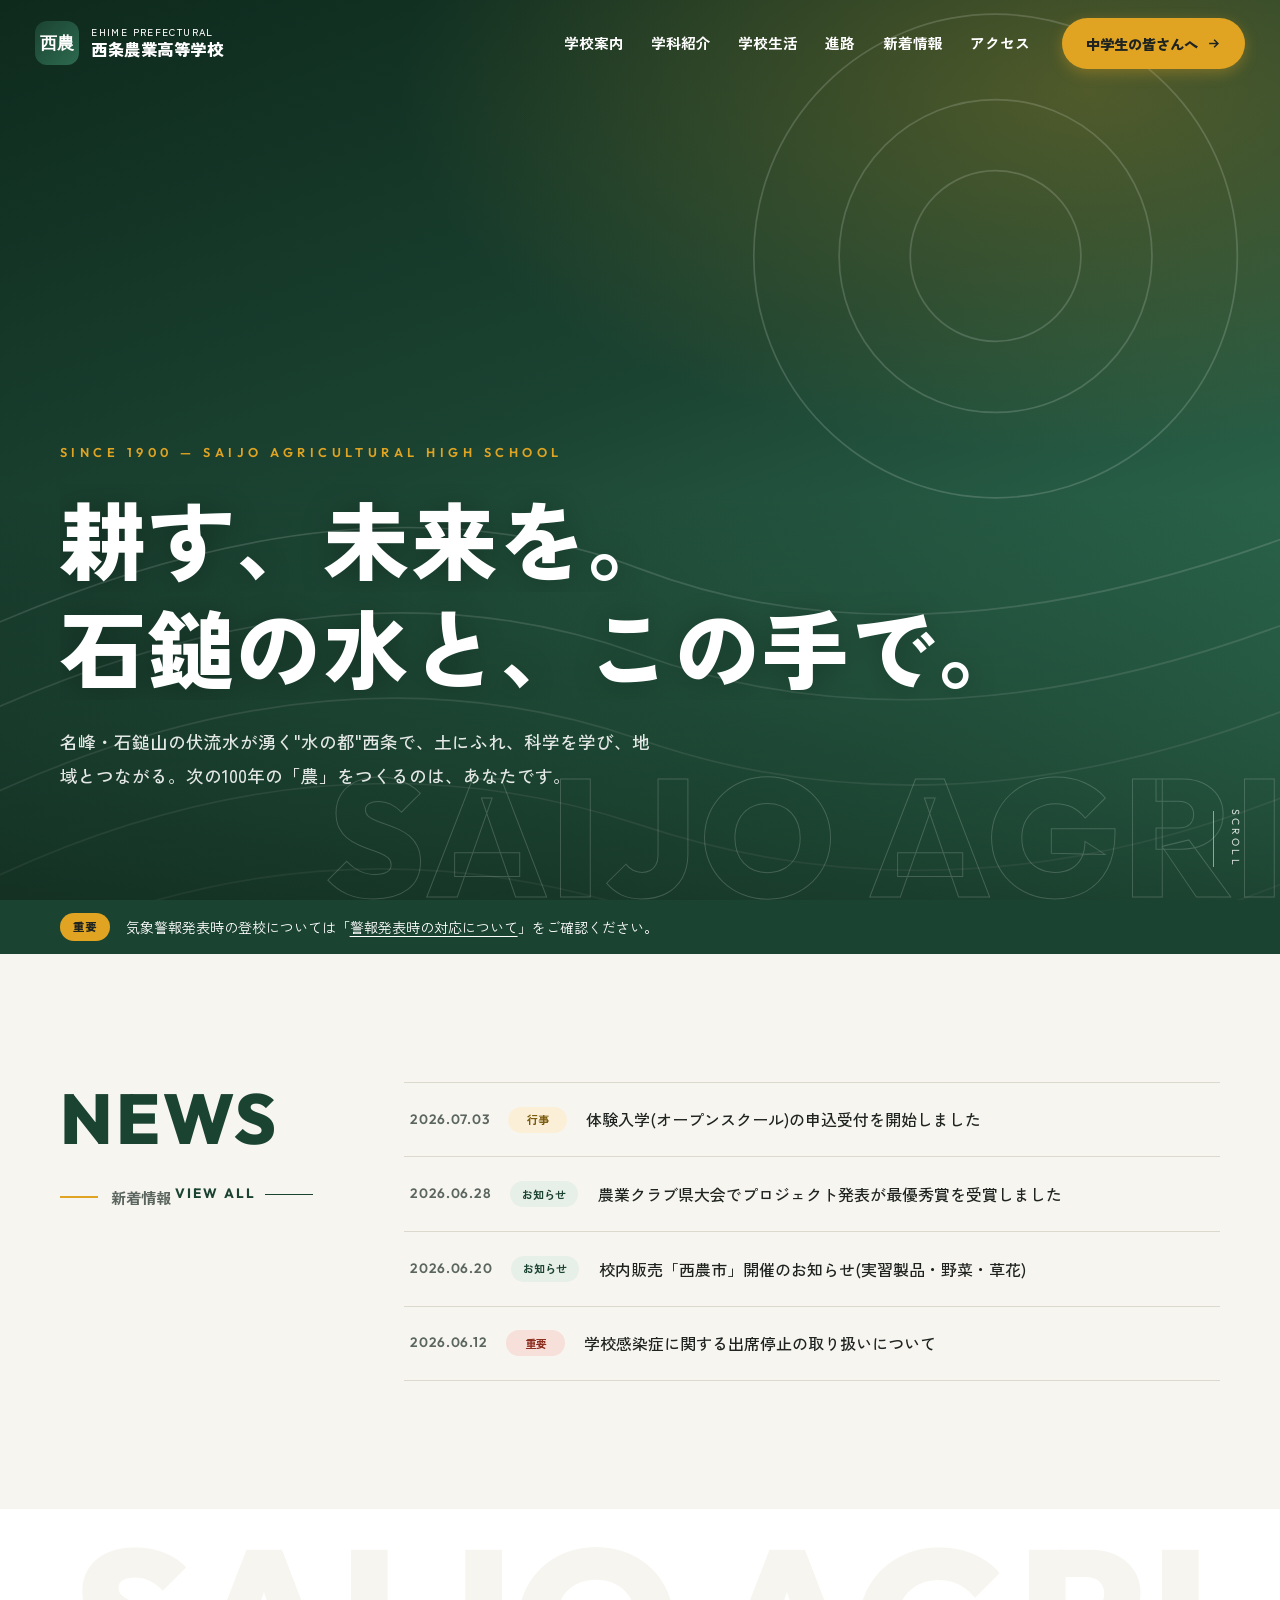
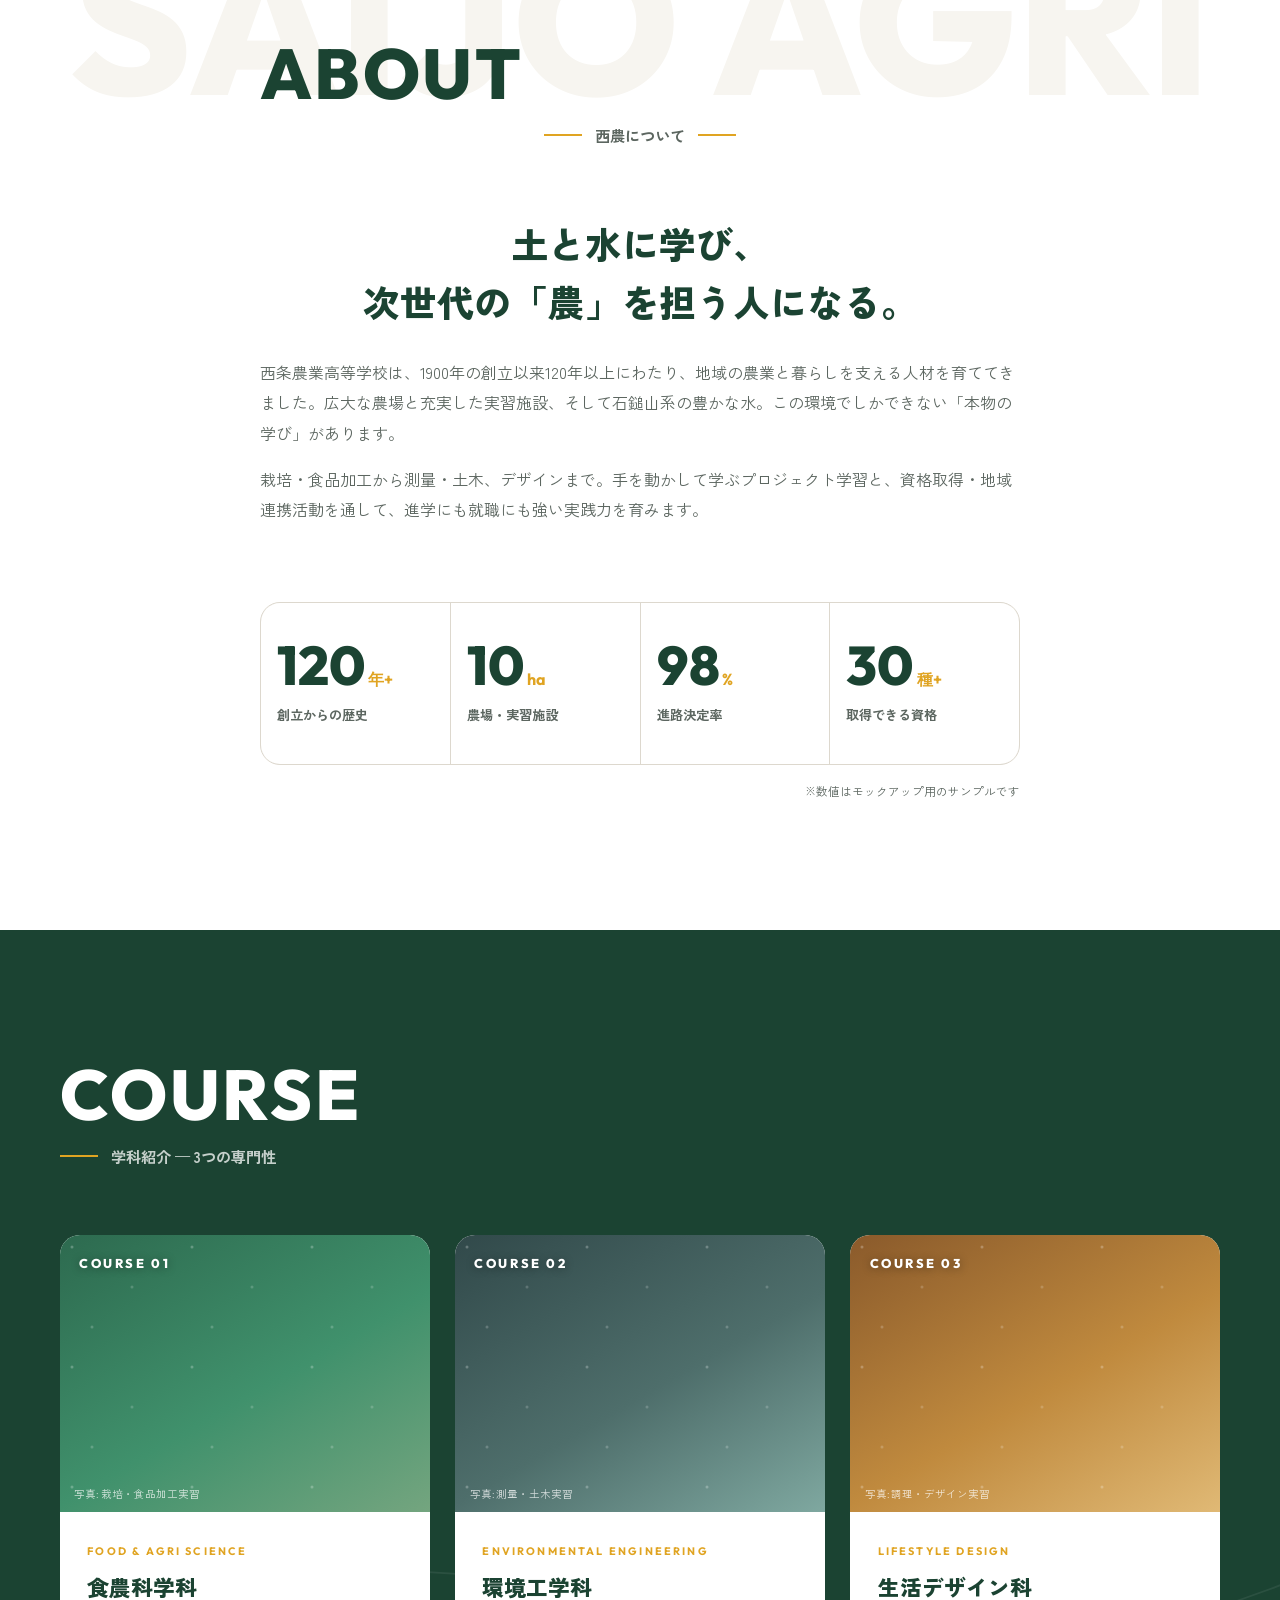
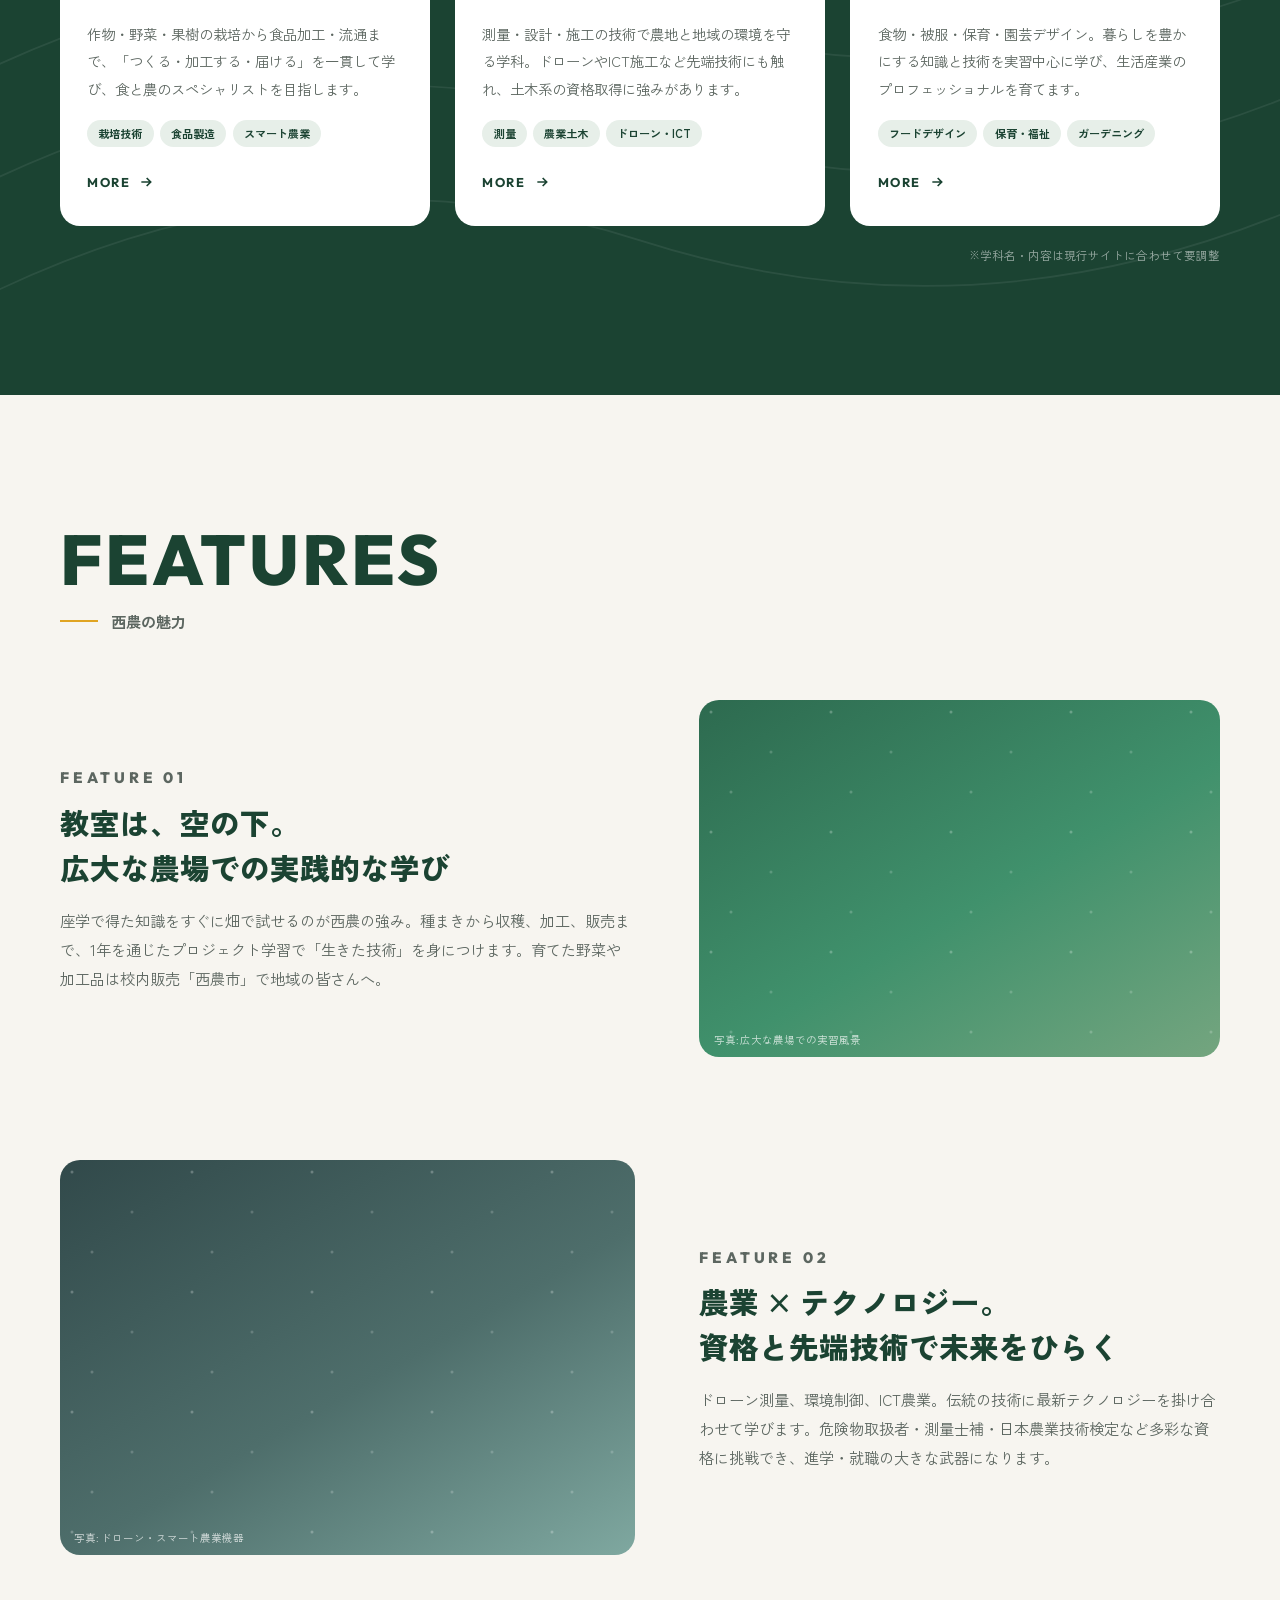
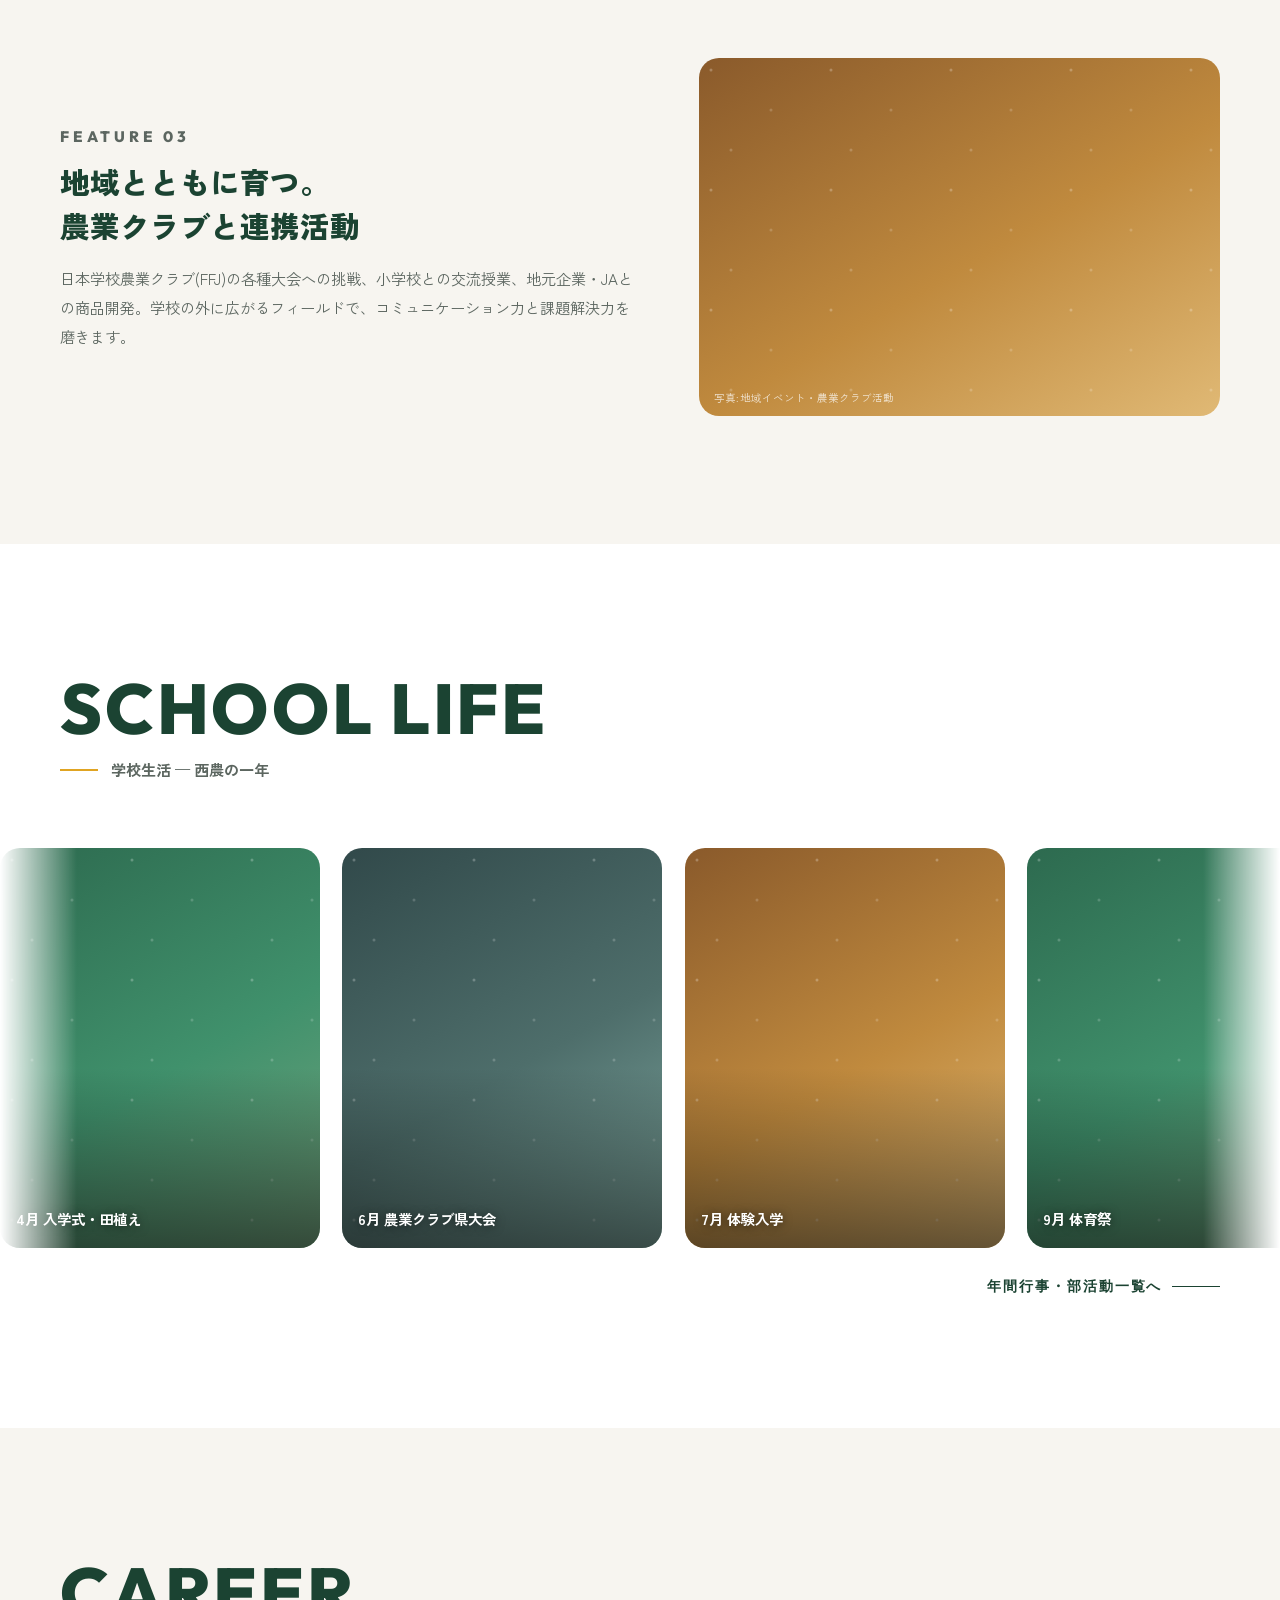
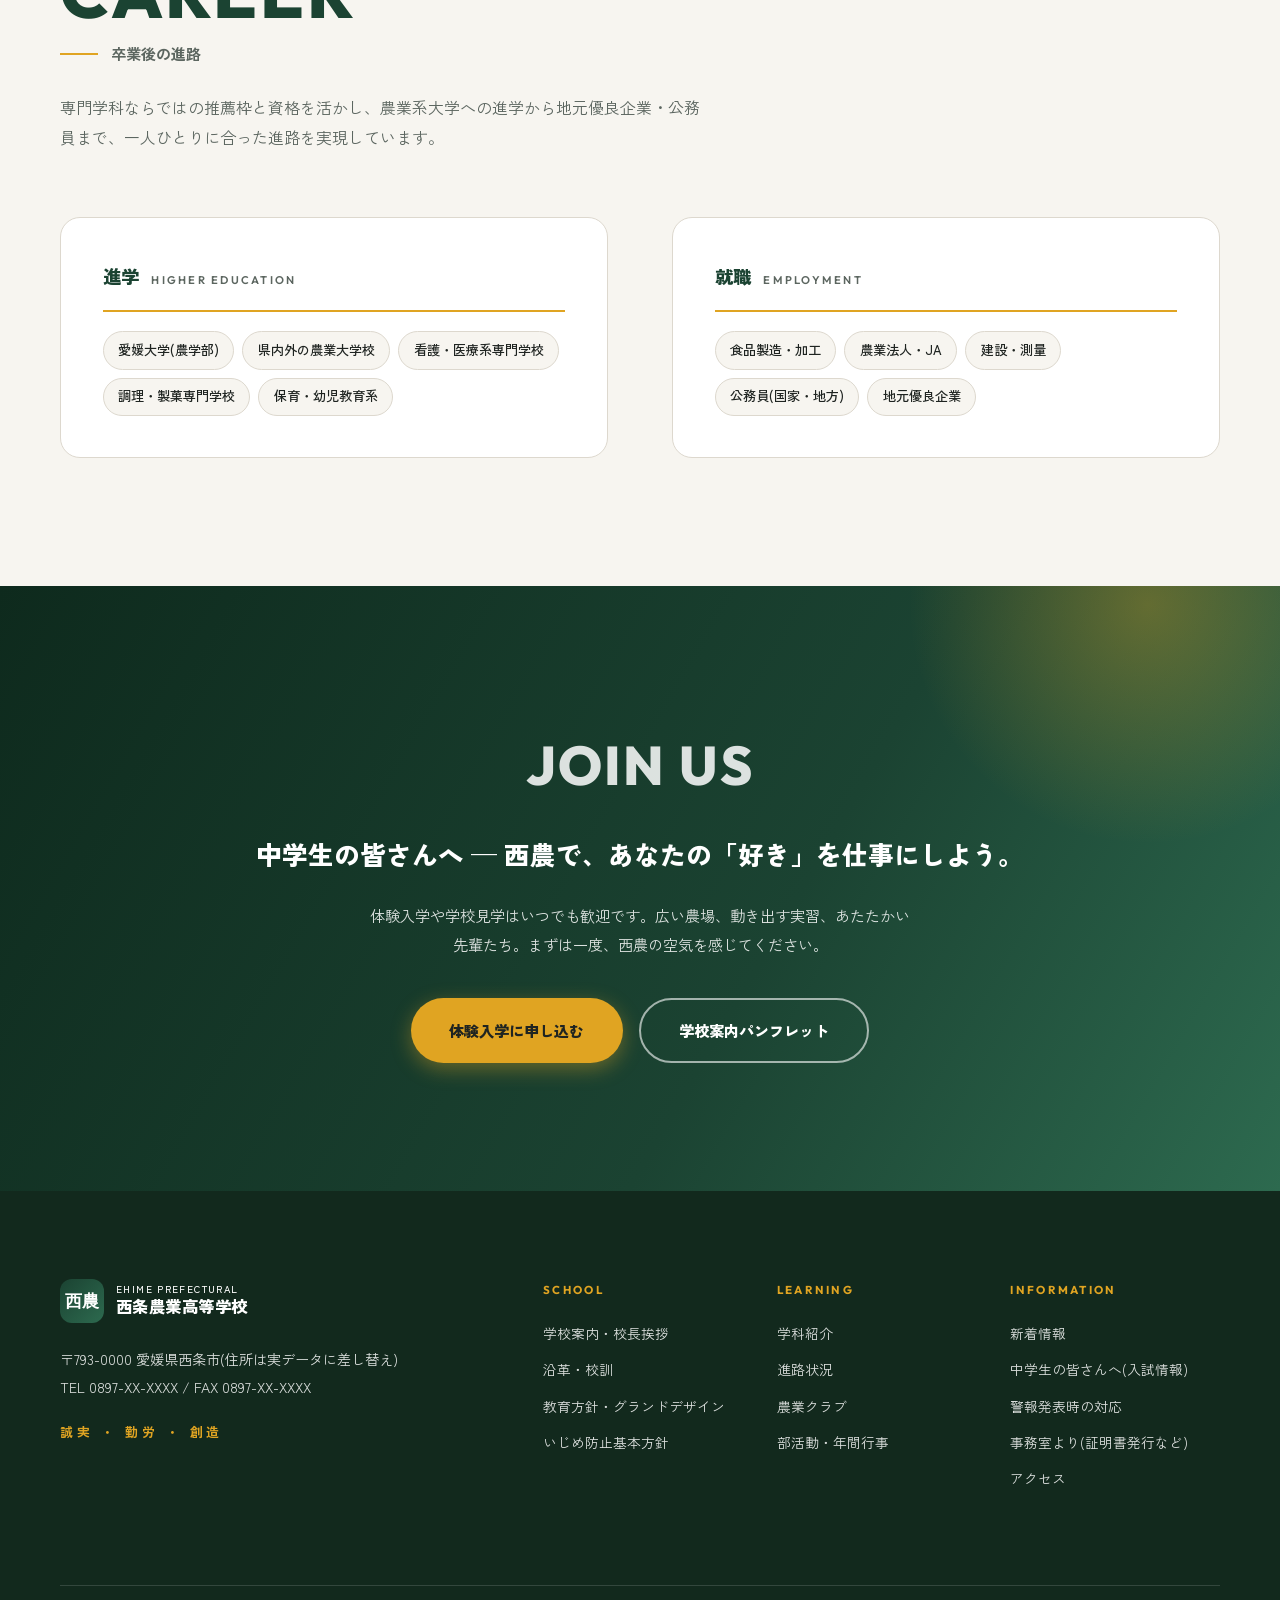
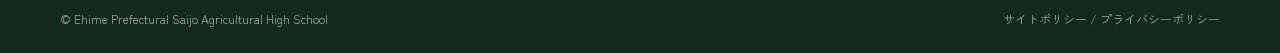
==== index.html @ f524ba45 "西条農業高校サイトリニューアル: 設計書とトップページモックアップを追加 - docs/design-concept.md: UI/UX分析・デザインコンセプト・ワイヤーフレーム - index.ht" ====
<!DOCTYPE html>
<html lang="ja">
<head>
<meta charset="UTF-8">
<meta name="viewport" content="width=device-width, initial-scale=1.0">
<meta name="description" content="愛媛県立西条農業高等学校 公式サイト。石鎚山の麓、水の都・西条で「農」の未来を耕す。食農科学科・環境工学科・生活デザイン科。">
<title>愛媛県立西条農業高等学校 | 耕す、未来を。</title>
<link rel="preconnect" href="https://fonts.googleapis.com">
<link rel="preconnect" href="https://fonts.gstatic.com" crossorigin>
<link href="https://fonts.googleapis.com/css2?family=Outfit:wght@400;600;700;800&family=Zen+Kaku+Gothic+New:wght@400;500;700;900&display=swap" rel="stylesheet">
<style>
/* ============================================================
   DESIGN TOKENS —「土と水の学校」
   Primary  #1B4332 深緑(森・土)   … 白文字とのコントラスト比 ≈10.9:1
   Accent   #E0A422 実りの金        … 墨色文字と組み合わせて使用
   Base     #F7F5F0 うちぬきの白
   Ink      #1F2421 墨色
============================================================ */
:root{
  --c-primary:#1B4332;
  --c-primary-light:#2D6A4F;
  --c-primary-pale:#E7EFE9;
  --c-accent:#E0A422;
  --c-base:#F7F5F0;
  --c-white:#FFFFFF;
  --c-ink:#1F2421;
  --c-ink-sub:#5C6660;
  --c-line:#DDD8CE;
  --font-jp:"Zen Kaku Gothic New","Noto Sans JP","Hiragino Kaku Gothic ProN",system-ui,sans-serif;
  --font-en:"Outfit","Montserrat","Helvetica Neue",sans-serif;
  --ease:cubic-bezier(.22,1,.36,1);
  --section-pad:clamp(4.5rem,10vw,8.5rem);
  --radius:20px;
}
*{margin:0;padding:0;box-sizing:border-box}
html{scroll-behavior:smooth;scroll-padding-top:90px}
body{
  font-family:var(--font-jp);
  color:var(--c-ink);
  background:var(--c-base);
  line-height:1.9;
  font-size:16px;
  overflow-x:hidden;
}
img,svg{max-width:100%;display:block}
a{color:inherit;text-decoration:none}
ul{list-style:none}
:focus-visible{outline:3px solid var(--c-accent);outline-offset:3px;border-radius:4px}

/* ---- skip link ---- */
.skip-link{
  position:absolute;left:1rem;top:-4rem;z-index:1000;
  background:var(--c-primary);color:#fff;padding:.7rem 1.4rem;border-radius:0 0 10px 10px;
  transition:top .3s;
}
.skip-link:focus{top:0}

/* ---- layout helpers ---- */
.container{width:min(1160px,92%);margin-inline:auto}
.section{padding-block:var(--section-pad)}

/* ---- section heading: 英語ディスプレイ + 日本語ラベル ---- */
.sec-head{margin-bottom:clamp(2.5rem,5vw,4rem)}
.sec-head .en{
  font-family:var(--font-en);font-weight:800;
  font-size:clamp(2.6rem,6vw,4.4rem);
  letter-spacing:.04em;line-height:1.05;color:var(--c-primary);
  text-transform:uppercase;
}
.sec-head .ja{
  display:inline-flex;align-items:center;gap:.8rem;
  margin-top:.6rem;font-weight:700;color:var(--c-ink-sub);font-size:.95rem;
}
.sec-head .ja::before{content:"";width:2.4rem;height:2px;background:var(--c-accent)}
.sec-head.center{text-align:center}
.sec-head.center .ja::after{content:"";width:2.4rem;height:2px;background:var(--c-accent)}
.sec-head.on-dark .en{color:#fff}
.sec-head.on-dark .ja{color:rgba(255,255,255,.75)}

/* ---- reveal animation ---- */
.reveal{opacity:0;transform:translateY(34px);transition:opacity .8s var(--ease),transform .8s var(--ease)}
.reveal.is-in{opacity:1;transform:none}
.reveal[data-delay="1"]{transition-delay:.12s}
.reveal[data-delay="2"]{transition-delay:.24s}
.reveal[data-delay="3"]{transition-delay:.36s}
@media (prefers-reduced-motion:reduce){
  html{scroll-behavior:auto}
  .reveal{opacity:1;transform:none;transition:none}
  .marquee-track{animation:none!important}
  .hero-scroll{display:none}
}

/* ============================================================
   HEADER
============================================================ */
.header{
  position:fixed;inset:0 0 auto 0;z-index:100;
  display:flex;align-items:center;justify-content:space-between;
  padding:1.1rem clamp(1rem,3vw,2.2rem);
  transition:background .4s var(--ease),box-shadow .4s var(--ease),padding .4s var(--ease);
}
.header.is-scrolled{
  background:rgba(247,245,240,.92);
  backdrop-filter:blur(12px);
  box-shadow:0 1px 0 var(--c-line);
  padding-block:.65rem;
}
.brand{display:flex;align-items:center;gap:.75rem;z-index:110}
.brand-mark{
  width:44px;height:44px;border-radius:12px;flex-shrink:0;
  background:linear-gradient(135deg,var(--c-primary) 0%,var(--c-primary-light) 100%);
  display:grid;place-items:center;color:#fff;
  font-family:var(--font-en);font-weight:800;font-size:1.05rem;letter-spacing:.02em;
}
.brand-text{line-height:1.3;color:var(--c-ink)}
.brand-text .small{display:block;font-size:.62rem;letter-spacing:.14em;color:var(--c-ink-sub);font-weight:500}
.brand-text .name{font-weight:900;font-size:1.02rem;letter-spacing:.03em}
.header.on-hero:not(.is-scrolled) .brand-text,
.header.on-hero:not(.is-scrolled) .brand-text .small{color:#fff}

.gnav{display:flex;align-items:center;gap:2rem}
.gnav-list{display:flex;gap:1.7rem;font-weight:700;font-size:.92rem}
.gnav-list a{position:relative;padding-block:.4rem;transition:color .3s}
.gnav-list a::after{
  content:"";position:absolute;left:0;bottom:0;width:100%;height:2px;
  background:var(--c-accent);transform:scaleX(0);transform-origin:right;
  transition:transform .35s var(--ease);
}
.gnav-list a:hover::after,.gnav-list a:focus-visible::after{transform:scaleX(1);transform-origin:left}
.header.on-hero:not(.is-scrolled) .gnav-list a{color:#fff}
.btn-cta{
  display:inline-flex;align-items:center;gap:.5rem;
  background:var(--c-accent);color:var(--c-ink);
  font-weight:900;font-size:.9rem;
  padding:.75rem 1.5rem;border-radius:999px;
  transition:transform .3s var(--ease),box-shadow .3s var(--ease);
  box-shadow:0 4px 14px rgba(224,164,34,.35);
}
.btn-cta:hover{transform:translateY(-2px);box-shadow:0 8px 22px rgba(224,164,34,.45)}
.btn-cta svg{width:15px;height:15px}

/* hamburger */
.menu-btn{
  display:none;z-index:110;width:52px;height:52px;border:0;cursor:pointer;
  background:var(--c-primary);border-radius:14px;place-items:center;flex-direction:column;gap:6px;
}
.menu-btn span{width:22px;height:2px;background:#fff;transition:transform .35s var(--ease),opacity .3s;display:block}
.menu-btn[aria-expanded="true"] span:nth-child(1){transform:translateY(8px) rotate(45deg)}
.menu-btn[aria-expanded="true"] span:nth-child(2){opacity:0}
.menu-btn[aria-expanded="true"] span:nth-child(3){transform:translateY(-8px) rotate(-45deg)}

/* mobile fullscreen menu */
.m-menu{
  position:fixed;inset:0;z-index:105;background:var(--c-primary);color:#fff;
  display:flex;flex-direction:column;justify-content:center;padding:2rem clamp(1.5rem,8vw,4rem);
  clip-path:circle(0% at calc(100% - 44px) 44px);
  transition:clip-path .6s var(--ease);visibility:hidden;
}
.m-menu.is-open{clip-path:circle(150% at calc(100% - 44px) 44px);visibility:visible}
.m-menu a{
  display:flex;align-items:baseline;gap:1rem;padding:.85rem 0;font-weight:700;font-size:1.25rem;
  border-bottom:1px solid rgba(255,255,255,.15);
}
.m-menu a .en{font-family:var(--font-en);font-size:.7rem;letter-spacing:.18em;color:var(--c-accent);text-transform:uppercase}
.m-menu .m-cta{margin-top:2rem;border:0}
@media (max-width:960px){
  .gnav{display:none}
  .menu-btn{display:grid}
}

/* ============================================================
   HERO
============================================================ */
.hero{
  position:relative;min-height:100svh;
  display:flex;align-items:flex-end;
  color:#fff;overflow:hidden;
  /* 写真差し替え時: background-image を追加するだけ */
  background:
    radial-gradient(120% 90% at 85% 10%,rgba(224,164,34,.28) 0%,transparent 45%),
    linear-gradient(160deg,#0E2A1D 0%,#1B4332 45%,#2D6A4F 78%,#40916C 100%);
}
.hero::before{ /* 等高線モチーフ */
  content:"";position:absolute;inset:0;opacity:.16;
  background-image:url('data:image/svg+xml;utf8,<svg xmlns="http://www.w3.org/2000/svg" width="900" height="900" viewBox="0 0 900 900" fill="none" stroke="white" stroke-width="1.2"><path d="M-50 700 Q 200 560 450 640 T 950 600"/><path d="M-50 640 Q 210 500 450 580 T 950 540"/><path d="M-50 580 Q 220 440 450 520 T 950 480"/><path d="M-50 520 Q 230 380 450 460 T 950 420"/><path d="M-50 460 Q 240 320 450 400 T 950 360"/><circle cx="700" cy="180" r="60"/><circle cx="700" cy="180" r="110"/><circle cx="700" cy="180" r="170"/></svg>');
  background-size:cover;
}
.hero::after{ /* 下部を締めるグラデーション */
  content:"";position:absolute;inset:auto 0 0 0;height:45%;
  background:linear-gradient(to top,rgba(10,26,18,.65),transparent);
}
.hero-inner{position:relative;z-index:2;width:min(1160px,92%);margin-inline:auto;padding-bottom:clamp(5rem,12vh,9rem)}
.hero-since{
  font-family:var(--font-en);letter-spacing:.35em;font-weight:600;font-size:.8rem;
  color:var(--c-accent);margin-bottom:1.2rem;text-transform:uppercase;
}
.hero-copy{
  font-weight:900;line-height:1.25;letter-spacing:.02em;
  font-size:clamp(2.6rem,7.2vw,5.4rem);
  text-shadow:0 2px 30px rgba(0,0,0,.25);
}
.hero-copy .row{display:block;overflow:hidden}
.hero-copy .row>span{display:inline-block;transform:translateY(110%);animation:heroUp 1s var(--ease) forwards}
.hero-copy .row:nth-child(2)>span{animation-delay:.18s}
@keyframes heroUp{to{transform:none}}
@media (prefers-reduced-motion:reduce){.hero-copy .row>span{transform:none;animation:none}}
.hero-sub{
  margin-top:1.6rem;font-weight:500;font-size:clamp(.95rem,1.6vw,1.1rem);
  color:rgba(255,255,255,.88);max-width:34em;
}
.hero-en{
  position:absolute;right:-.5rem;bottom:-1.2rem;z-index:1;pointer-events:none;
  font-family:var(--font-en);font-weight:800;text-transform:uppercase;
  font-size:clamp(4rem,13vw,11rem);line-height:1;letter-spacing:.02em;
  color:transparent;-webkit-text-stroke:1px rgba(255,255,255,.18);
  white-space:nowrap;
}
.hero-scroll{
  position:absolute;right:clamp(1rem,3vw,2.2rem);bottom:2rem;z-index:3;
  display:flex;flex-direction:column;align-items:center;gap:.7rem;
  font-family:var(--font-en);font-size:.65rem;letter-spacing:.3em;color:rgba(255,255,255,.8);
  writing-mode:vertical-rl;
}
.hero-scroll::after{
  content:"";width:1px;height:56px;background:rgba(255,255,255,.5);
  animation:scrollLine 1.8s var(--ease) infinite;transform-origin:top;
}
@keyframes scrollLine{0%{transform:scaleY(0);transform-origin:top}45%{transform:scaleY(1);transform-origin:top}55%{transform:scaleY(1);transform-origin:bottom}100%{transform:scaleY(0);transform-origin:bottom}}

/* ============================================================
   ALERT BAR + NEWS
============================================================ */
.alert-bar{background:var(--c-primary);color:#fff}
.alert-bar .container{display:flex;gap:1rem;align-items:center;padding-block:.8rem;font-size:.88rem}
.alert-bar .tag{
  flex-shrink:0;background:var(--c-accent);color:var(--c-ink);font-weight:900;font-size:.72rem;
  padding:.2rem .8rem;border-radius:999px;
}
.alert-bar a{text-decoration:underline;text-underline-offset:3px}

.news .container{display:grid;grid-template-columns:280px 1fr;gap:clamp(2rem,5vw,5rem);align-items:start}
.news-list{border-top:1px solid var(--c-line)}
.news-item a{
  display:grid;grid-template-columns:auto auto 1fr auto;gap:1.2rem;align-items:center;
  padding:1.35rem .4rem;border-bottom:1px solid var(--c-line);
  transition:background .3s,padding-left .3s var(--ease);
}
.news-item a:hover{background:#fff;padding-left:1rem}
.news-item time{font-family:var(--font-en);font-weight:600;font-size:.85rem;color:var(--c-ink-sub);letter-spacing:.05em}
.news-item .cat{
  font-size:.7rem;font-weight:700;padding:.15rem .75rem;border-radius:999px;text-align:center;min-width:5.2em;
  background:var(--c-primary-pale);color:var(--c-primary);
}
.news-item .cat.event{background:#FBF0D7;color:#7A5A0E}
.news-item .cat.emergency{background:#F7DFDA;color:#8C2F1F}
.news-item .title{font-weight:500;overflow:hidden;text-overflow:ellipsis;white-space:nowrap}
.news-item .arrow{color:var(--c-primary);opacity:0;transform:translateX(-6px);transition:.3s var(--ease)}
.news-item a:hover .arrow{opacity:1;transform:none}
.btn-line{
  display:inline-flex;align-items:center;gap:.6rem;margin-top:1.6rem;
  font-family:var(--font-en);font-weight:700;font-size:.85rem;letter-spacing:.14em;color:var(--c-primary);
}
.btn-line::after{content:"";width:3rem;height:1px;background:var(--c-primary);transition:width .3s var(--ease)}
.btn-line:hover::after{width:4.6rem}
@media (max-width:820px){.news .container{grid-template-columns:1fr}
  .news-item a{grid-template-columns:auto auto 1fr;grid-template-rows:auto auto}
  .news-item .title{grid-column:1/-1;white-space:normal}
  .news-item .arrow{display:none}}

/* ============================================================
   ABOUT + STATS
============================================================ */
.about{position:relative;background:#fff;overflow:hidden}
.about .ghost{
  position:absolute;top:.5rem;left:50%;transform:translateX(-50%);pointer-events:none;
  font-family:var(--font-en);font-weight:800;font-size:clamp(5rem,16vw,13rem);line-height:1;
  color:var(--c-base);white-space:nowrap;user-select:none;
}
.about-inner{position:relative;text-align:center;max-width:760px;margin-inline:auto}
.about h2{font-weight:900;font-size:clamp(1.5rem,3.4vw,2.3rem);line-height:1.6;margin-bottom:1.6rem;color:var(--c-primary)}
.about p{color:var(--c-ink-sub);text-align:left}
.about p+p{margin-top:1em}
.stats{
  margin-top:clamp(3rem,6vw,5rem);
  display:grid;grid-template-columns:repeat(4,1fr);gap:1px;background:var(--c-line);
  border:1px solid var(--c-line);border-radius:var(--radius);overflow:hidden;
}
.stat{background:#fff;padding:2.2rem 1rem;text-align:center}
.stat .num{
  font-family:var(--font-en);font-weight:800;font-size:clamp(2.2rem,4.5vw,3.4rem);
  color:var(--c-primary);line-height:1;
}
.stat .unit{font-size:1rem;font-weight:700;color:var(--c-accent);margin-left:.15em}
.stat .label{margin-top:.7rem;font-size:.82rem;font-weight:700;color:var(--c-ink-sub)}
@media (max-width:820px){.stats{grid-template-columns:repeat(2,1fr)}}

/* ============================================================
   COURSE 学科紹介
============================================================ */
.course{background:var(--c-primary);position:relative;overflow:hidden}
.course::before{
  content:"";position:absolute;inset:0;opacity:.07;
  background-image:url('data:image/svg+xml;utf8,<svg xmlns="http://www.w3.org/2000/svg" width="900" height="900" viewBox="0 0 900 900" fill="none" stroke="white" stroke-width="1.2"><path d="M-50 700 Q 200 560 450 640 T 950 600"/><path d="M-50 620 Q 210 480 450 560 T 950 520"/><path d="M-50 540 Q 220 400 450 480 T 950 440"/></svg>');
  background-size:cover;
}
.course-grid{position:relative;display:grid;grid-template-columns:repeat(3,1fr);gap:1.6rem}
.course-card{
  background:#fff;border-radius:var(--radius);overflow:hidden;
  display:flex;flex-direction:column;
  transition:transform .5s var(--ease),box-shadow .5s var(--ease);
}
.course-card:hover{transform:translateY(-10px);box-shadow:0 24px 50px rgba(0,0,0,.3)}
.course-visual{position:relative;aspect-ratio:4/3;overflow:hidden}
.course-visual .ph{position:absolute;inset:0;transition:transform .8s var(--ease)}
.course-card:hover .course-visual .ph{transform:scale(1.06)}
.course-visual .no{
  position:absolute;top:1rem;left:1.2rem;z-index:2;
  font-family:var(--font-en);font-weight:800;font-size:.8rem;letter-spacing:.2em;
  color:#fff;text-shadow:0 1px 8px rgba(0,0,0,.4);
}
.course-body{padding:1.8rem 1.7rem 2rem;display:flex;flex-direction:column;flex:1}
.course-body .en{font-family:var(--font-en);font-weight:700;font-size:.68rem;letter-spacing:.2em;text-transform:uppercase;color:var(--c-accent)}
.course-body h3{font-size:1.35rem;font-weight:900;margin:.3rem 0 .8rem;color:var(--c-primary)}
.course-body p{font-size:.9rem;color:var(--c-ink-sub);flex:1}
.course-tags{display:flex;flex-wrap:wrap;gap:.4rem;margin-top:1.1rem}
.course-tags span{font-size:.7rem;font-weight:700;background:var(--c-primary-pale);color:var(--c-primary);padding:.2rem .7rem;border-radius:999px}
.course-more{
  margin-top:1.4rem;display:inline-flex;align-items:center;gap:.5rem;
  font-family:var(--font-en);font-weight:700;font-size:.8rem;letter-spacing:.12em;color:var(--c-primary);
}
.course-more svg{transition:transform .3s var(--ease)}
.course-card:hover .course-more svg{transform:translateX(5px)}
@media (max-width:960px){.course-grid{grid-template-columns:1fr;max-width:520px;margin-inline:auto}}

/* placeholder photos(実写真に差し替え可) */
.ph{background-size:cover;background-position:center}
.ph-agri{background:linear-gradient(150deg,#2D6A4F,#40916C 55%,#74A57F)}
.ph-civil{background:linear-gradient(150deg,#31494A,#4E6E6B 55%,#7FA8A0)}
.ph-life{background:linear-gradient(150deg,#8A5A2B,#C08A3E 55%,#E0B975)}
.ph::after{
  content:"";position:absolute;inset:0;
  background-image:url('data:image/svg+xml;utf8,<svg xmlns="http://www.w3.org/2000/svg" width="120" height="120" viewBox="0 0 120 120"><circle cx="12" cy="12" r="1.5" fill="white" opacity="0.25"/><circle cx="72" cy="52" r="1.5" fill="white" opacity="0.18"/><circle cx="32" cy="92" r="1.5" fill="white" opacity="0.2"/></svg>');
}
.ph .ph-note{
  position:absolute;inset:auto 0 0 0;padding:.5rem .9rem;
  font-size:.65rem;letter-spacing:.1em;color:rgba(255,255,255,.75);
}

/* ============================================================
   FEATURES 交互レイアウト
============================================================ */
.feature-row{
  display:grid;grid-template-columns:1.05fr .95fr;gap:clamp(2rem,5vw,4.5rem);
  align-items:center;
}
.feature-row+.feature-row{margin-top:clamp(3.5rem,8vw,6.5rem)}
.feature-row:nth-child(even) .feature-visual{order:2}
.feature-visual{position:relative;aspect-ratio:16/11;border-radius:var(--radius);overflow:hidden}
.feature-visual .deco{
  content:"";position:absolute;z-index:-1;width:60%;height:60%;border-radius:var(--radius);
  background:repeating-linear-gradient(45deg,var(--c-accent) 0 2px,transparent 2px 9px);
  opacity:.5;
}
.feature-num{
  font-family:var(--font-en);font-weight:800;font-size:.85rem;letter-spacing:.25em;
  color:var(--c-accent);
}
.feature-copy h3{font-size:clamp(1.35rem,2.6vw,1.85rem);font-weight:900;line-height:1.5;margin:.5rem 0 1rem;color:var(--c-primary)}
.feature-copy p{color:var(--c-ink-sub);font-size:.95rem}
@media (max-width:820px){
  .feature-row{grid-template-columns:1fr}
  .feature-row:nth-child(even) .feature-visual{order:0}
}

/* ============================================================
   SCHOOL LIFE — marquee
============================================================ */
.life{background:#fff;overflow:hidden}
.marquee{display:flex;overflow:hidden;gap:1.4rem;margin-top:1rem;
  -webkit-mask-image:linear-gradient(to right,transparent,#000 6%,#000 94%,transparent);
          mask-image:linear-gradient(to right,transparent,#000 6%,#000 94%,transparent);}
.marquee-track{display:flex;gap:1.4rem;flex-shrink:0;animation:marquee 36s linear infinite}
.marquee:hover .marquee-track{animation-play-state:paused}
@keyframes marquee{to{transform:translateX(calc(-100% - 1.4rem))}}
.life-card{
  position:relative;width:clamp(220px,26vw,320px);aspect-ratio:4/5;flex-shrink:0;
  border-radius:var(--radius);overflow:hidden;
}
.life-card .cap{
  position:absolute;left:1rem;bottom:1rem;z-index:2;color:#fff;font-weight:700;font-size:.9rem;
  text-shadow:0 1px 10px rgba(0,0,0,.5);
}
.life-card::before{content:"";position:absolute;inset:auto 0 0 0;height:45%;z-index:1;
  background:linear-gradient(to top,rgba(0,0,0,.55),transparent)}

/* ============================================================
   CAREER 進路
============================================================ */
.career .container{display:grid;grid-template-columns:1fr 1fr;gap:clamp(2rem,5vw,4.5rem);align-items:start}
.career-box{background:#fff;border-radius:var(--radius);padding:clamp(1.6rem,3.5vw,2.6rem);border:1px solid var(--c-line)}
.career-box h3{
  display:flex;align-items:baseline;gap:.8rem;font-size:1.15rem;font-weight:900;color:var(--c-primary);
  padding-bottom:1rem;border-bottom:2px solid var(--c-accent);margin-bottom:1.2rem;
}
.career-box h3 .en{font-family:var(--font-en);font-size:.7rem;letter-spacing:.2em;color:var(--c-ink-sub);font-weight:600;text-transform:uppercase}
.career-box ul{display:flex;flex-wrap:wrap;gap:.5rem}
.career-box li{
  font-size:.82rem;font-weight:500;background:var(--c-base);border:1px solid var(--c-line);
  padding:.35rem .9rem;border-radius:999px;color:var(--c-ink);
}
.career-lead{grid-column:1/-1;max-width:640px;color:var(--c-ink-sub)}
@media (max-width:820px){.career .container{grid-template-columns:1fr}}

/* ============================================================
   CTA
============================================================ */
.cta{
  position:relative;overflow:hidden;color:#fff;text-align:center;
  background:linear-gradient(120deg,#0E2A1D,#1B4332 60%,#2D6A4F);
}
.cta::before{
  content:"";position:absolute;inset:-40% -10% auto auto;width:520px;height:520px;border-radius:50%;
  background:radial-gradient(circle,rgba(224,164,34,.35),transparent 65%);
}
.cta-inner{position:relative;padding-block:var(--section-pad)}
.cta .en{font-family:var(--font-en);font-weight:800;font-size:clamp(2rem,5vw,3.4rem);letter-spacing:.04em;text-transform:uppercase}
.cta h2{font-size:clamp(1.15rem,2.4vw,1.6rem);font-weight:900;margin:.8rem 0 1.4rem}
.cta p{color:rgba(255,255,255,.85);max-width:36em;margin-inline:auto;font-size:.95rem}
.cta-btns{display:flex;gap:1rem;justify-content:center;flex-wrap:wrap;margin-top:2.4rem}
.btn-solid,.btn-ghost{
  display:inline-flex;align-items:center;gap:.6rem;font-weight:900;font-size:.95rem;
  padding:1rem 2.4rem;border-radius:999px;transition:transform .3s var(--ease),box-shadow .3s var(--ease);
}
.btn-solid{background:var(--c-accent);color:var(--c-ink);box-shadow:0 6px 20px rgba(224,164,34,.4)}
.btn-solid:hover{transform:translateY(-3px);box-shadow:0 12px 28px rgba(224,164,34,.5)}
.btn-ghost{border:2px solid rgba(255,255,255,.6);color:#fff}
.btn-ghost:hover{background:rgba(255,255,255,.12);transform:translateY(-3px)}

/* ============================================================
   FOOTER
============================================================ */
.footer{background:#12291D;color:rgba(255,255,255,.85)}
.footer-main{
  display:grid;grid-template-columns:1.2fr 2fr;gap:clamp(2.5rem,6vw,5rem);
  padding-block:clamp(3.5rem,7vw,5.5rem);
}
.footer .brand-text,.footer .brand-text .small{color:#fff}
.footer address{font-style:normal;font-size:.88rem;margin-top:1.4rem;line-height:2}
.footer-motto{margin-top:1.2rem;font-size:.8rem;letter-spacing:.28em;color:var(--c-accent);font-weight:700}
.footer-nav{display:grid;grid-template-columns:repeat(3,1fr);gap:2rem 1.5rem}
.footer-nav h3{
  font-family:var(--font-en);font-size:.72rem;letter-spacing:.2em;text-transform:uppercase;
  color:var(--c-accent);margin-bottom:.9rem;font-weight:700;
}
.footer-nav a{display:block;font-size:.86rem;padding-block:.32rem;color:rgba(255,255,255,.85);transition:color .3s}
.footer-nav a:hover{color:var(--c-accent)}
.footer-bottom{
  border-top:1px solid rgba(255,255,255,.14);padding-block:1.4rem;
  display:flex;justify-content:space-between;gap:1rem;flex-wrap:wrap;
  font-size:.75rem;color:rgba(255,255,255,.6);
}
@media (max-width:820px){
  .footer-main{grid-template-columns:1fr}
  .footer-nav{grid-template-columns:repeat(2,1fr)}
}
.to-top{
  position:fixed;right:1.4rem;bottom:1.4rem;z-index:90;width:52px;height:52px;border:0;cursor:pointer;
  border-radius:50%;background:var(--c-primary);color:#fff;display:grid;place-items:center;
  opacity:0;pointer-events:none;transform:translateY(10px);
  transition:opacity .4s,transform .4s var(--ease);box-shadow:0 8px 20px rgba(0,0,0,.25);
}
.to-top.is-show{opacity:1;pointer-events:auto;transform:none}
.to-top:hover{background:var(--c-primary-light)}
</style>
</head>
<body>
<a class="skip-link" href="#main">本文へスキップ</a>

<!-- ================= HEADER ================= -->
<header class="header on-hero" id="header">
  <a class="brand" href="#" aria-label="愛媛県立西条農業高等学校 トップページ">
    <span class="brand-mark" aria-hidden="true">西農</span>
    <span class="brand-text">
      <span class="small">EHIME PREFECTURAL</span>
      <span class="name">西条農業高等学校</span>
    </span>
  </a>
  <nav class="gnav" aria-label="グローバルナビゲーション">
    <ul class="gnav-list">
      <li><a href="#about">学校案内</a></li>
      <li><a href="#course">学科紹介</a></li>
      <li><a href="#life">学校生活</a></li>
      <li><a href="#career">進路</a></li>
      <li><a href="#news">新着情報</a></li>
      <li><a href="#access">アクセス</a></li>
    </ul>
    <a class="btn-cta" href="#admission">
      中学生の皆さんへ
      <svg viewBox="0 0 24 24" fill="none" stroke="currentColor" stroke-width="2.5" aria-hidden="true"><path d="M5 12h14M13 6l6 6-6 6"/></svg>
    </a>
  </nav>
  <button class="menu-btn" id="menuBtn" aria-expanded="false" aria-controls="mMenu" aria-label="メニューを開く">
    <span></span><span></span><span></span>
  </button>
</header>

<!-- mobile menu -->
<nav class="m-menu" id="mMenu" aria-label="モバイルメニュー">
  <a href="#about"><span class="en">About</span>学校案内</a>
  <a href="#course"><span class="en">Course</span>学科紹介</a>
  <a href="#life"><span class="en">School Life</span>学校生活</a>
  <a href="#career"><span class="en">Career</span>進路</a>
  <a href="#news"><span class="en">News</span>新着情報</a>
  <a href="#access"><span class="en">Access</span>アクセス</a>
  <a class="btn-cta m-cta" href="#admission">中学生の皆さんへ</a>
</nav>

<main id="main">

<!-- ================= HERO ================= -->
<section class="hero" aria-label="メインビジュアル">
  <p class="hero-en" aria-hidden="true">Saijo Agri</p>
  <div class="hero-inner">
    <p class="hero-since">Since 1900 — Saijo Agricultural High School</p>
    <h1 class="hero-copy">
      <span class="row"><span>耕す、未来を。</span></span>
      <span class="row"><span>石鎚の水と、この手で。</span></span>
    </h1>
    <p class="hero-sub">名峰・石鎚山の伏流水が湧く"水の都"西条で、土にふれ、科学を学び、地域とつながる。次の100年の「農」をつくるのは、あなたです。</p>
  </div>
  <p class="hero-scroll" aria-hidden="true">SCROLL</p>
</section>

<!-- ================= ALERT ================= -->
<div class="alert-bar" role="region" aria-label="重要なお知らせ">
  <div class="container">
    <span class="tag">重要</span>
    <p>気象警報発表時の登校については「<a href="#">警報発表時の対応について</a>」をご確認ください。</p>
  </div>
</div>

<!-- ================= NEWS ================= -->
<section class="section news" id="news">
  <div class="container">
    <div class="sec-head reveal">
      <p class="en">News</p>
      <p class="ja">新着情報</p>
      <a class="btn-line" href="#">VIEW ALL</a>
    </div>
    <ul class="news-list reveal" data-delay="1">
      <li class="news-item"><a href="#">
        <time datetime="2026-07-03">2026.07.03</time>
        <span class="cat event">行事</span>
        <span class="title">体験入学(オープンスクール)の申込受付を開始しました</span>
        <span class="arrow" aria-hidden="true">→</span>
      </a></li>
      <li class="news-item"><a href="#">
        <time datetime="2026-06-28">2026.06.28</time>
        <span class="cat">お知らせ</span>
        <span class="title">農業クラブ県大会でプロジェクト発表が最優秀賞を受賞しました</span>
        <span class="arrow" aria-hidden="true">→</span>
      </a></li>
      <li class="news-item"><a href="#">
        <time datetime="2026-06-20">2026.06.20</time>
        <span class="cat">お知らせ</span>
        <span class="title">校内販売「西農市」開催のお知らせ(実習製品・野菜・草花)</span>
        <span class="arrow" aria-hidden="true">→</span>
      </a></li>
      <li class="news-item"><a href="#">
        <time datetime="2026-06-12">2026.06.12</time>
        <span class="cat emergency">重要</span>
        <span class="title">学校感染症に関する出席停止の取り扱いについて</span>
        <span class="arrow" aria-hidden="true">→</span>
      </a></li>
    </ul>
  </div>
</section>

<!-- ================= ABOUT + STATS ================= -->
<section class="section about" id="about">
  <p class="ghost" aria-hidden="true">SAIJO AGRI</p>
  <div class="container">
    <div class="about-inner">
      <div class="sec-head center reveal">
        <p class="en">About</p>
        <p class="ja">西農について</p>
      </div>
      <h2 class="reveal">土と水に学び、<br>次世代の「農」を担う人になる。</h2>
      <div class="reveal" data-delay="1">
        <p>西条農業高等学校は、1900年の創立以来120年以上にわたり、地域の農業と暮らしを支える人材を育ててきました。広大な農場と充実した実習施設、そして石鎚山系の豊かな水。この環境でしかできない「本物の学び」があります。</p>
        <p>栽培・食品加工から測量・土木、デザインまで。手を動かして学ぶプロジェクト学習と、資格取得・地域連携活動を通して、進学にも就職にも強い実践力を育みます。</p>
      </div>
      <div class="stats reveal" data-delay="2" aria-label="数字で見る西農">
        <div class="stat"><p class="num"><span data-count="120">0</span><span class="unit">年+</span></p><p class="label">創立からの歴史</p></div>
        <div class="stat"><p class="num"><span data-count="10">0</span><span class="unit">ha</span></p><p class="label">農場・実習施設</p></div>
        <div class="stat"><p class="num"><span data-count="98">0</span><span class="unit">%</span></p><p class="label">進路決定率</p></div>
        <div class="stat"><p class="num"><span data-count="30">0</span><span class="unit">種+</span></p><p class="label">取得できる資格</p></div>
      </div>
      <p class="reveal" data-delay="3" style="margin-top:1rem;font-size:.72rem;color:var(--c-ink-sub);text-align:right">※数値はモックアップ用のサンプルです</p>
    </div>
  </div>
</section>

<!-- ================= COURSE ================= -->
<section class="section course" id="course">
  <div class="container">
    <div class="sec-head on-dark reveal">
      <p class="en">Course</p>
      <p class="ja">学科紹介 — 3つの専門性</p>
    </div>
    <div class="course-grid">
      <article class="course-card reveal">
        <div class="course-visual">
          <div class="ph ph-agri"><span class="ph-note">写真:栽培・食品加工実習</span></div>
          <span class="no">COURSE 01</span>
        </div>
        <div class="course-body">
          <p class="en">Food &amp; Agri Science</p>
          <h3>食農科学科</h3>
          <p>作物・野菜・果樹の栽培から食品加工・流通まで、「つくる・加工する・届ける」を一貫して学び、食と農のスペシャリストを目指します。</p>
          <div class="course-tags"><span>栽培技術</span><span>食品製造</span><span>スマート農業</span></div>
          <a class="course-more" href="#">MORE <svg width="16" height="16" viewBox="0 0 24 24" fill="none" stroke="currentColor" stroke-width="2.5" aria-hidden="true"><path d="M5 12h14M13 6l6 6-6 6"/></svg></a>
        </div>
      </article>
      <article class="course-card reveal" data-delay="1">
        <div class="course-visual">
          <div class="ph ph-civil"><span class="ph-note">写真:測量・土木実習</span></div>
          <span class="no">COURSE 02</span>
        </div>
        <div class="course-body">
          <p class="en">Environmental Engineering</p>
          <h3>環境工学科</h3>
          <p>測量・設計・施工の技術で農地と地域の環境を守る学科。ドローンやICT施工など先端技術にも触れ、土木系の資格取得に強みがあります。</p>
          <div class="course-tags"><span>測量</span><span>農業土木</span><span>ドローン・ICT</span></div>
          <a class="course-more" href="#">MORE <svg width="16" height="16" viewBox="0 0 24 24" fill="none" stroke="currentColor" stroke-width="2.5" aria-hidden="true"><path d="M5 12h14M13 6l6 6-6 6"/></svg></a>
        </div>
      </article>
      <article class="course-card reveal" data-delay="2">
        <div class="course-visual">
          <div class="ph ph-life"><span class="ph-note">写真:調理・デザイン実習</span></div>
          <span class="no">COURSE 03</span>
        </div>
        <div class="course-body">
          <p class="en">Lifestyle Design</p>
          <h3>生活デザイン科</h3>
          <p>食物・被服・保育・園芸デザイン。暮らしを豊かにする知識と技術を実習中心に学び、生活産業のプロフェッショナルを育てます。</p>
          <div class="course-tags"><span>フードデザイン</span><span>保育・福祉</span><span>ガーデニング</span></div>
          <a class="course-more" href="#">MORE <svg width="16" height="16" viewBox="0 0 24 24" fill="none" stroke="currentColor" stroke-width="2.5" aria-hidden="true"><path d="M5 12h14M13 6l6 6-6 6"/></svg></a>
        </div>
      </article>
    </div>
    <p class="reveal" style="margin-top:1.2rem;font-size:.72rem;color:rgba(255,255,255,.55);text-align:right">※学科名・内容は現行サイトに合わせて要調整</p>
  </div>
</section>

<!-- ================= FEATURES ================= -->
<section class="section features" id="features">
  <div class="container">
    <div class="sec-head reveal">
      <p class="en">Features</p>
      <p class="ja">西農の魅力</p>
    </div>

    <div class="feature-row">
      <div class="feature-visual reveal">
        <div class="ph ph-agri" style="position:absolute;inset:0"><span class="ph-note">写真:広大な農場での実習風景</span></div>
      </div>
      <div class="feature-copy reveal" data-delay="1">
        <p class="feature-num">FEATURE 01</p>
        <h3>教室は、空の下。<br>広大な農場での実践的な学び</h3>
        <p>座学で得た知識をすぐに畑で試せるのが西農の強み。種まきから収穫、加工、販売まで、1年を通じたプロジェクト学習で「生きた技術」を身につけます。育てた野菜や加工品は校内販売「西農市」で地域の皆さんへ。</p>
      </div>
    </div>

    <div class="feature-row">
      <div class="feature-visual reveal">
        <div class="ph ph-civil" style="position:absolute;inset:0"><span class="ph-note">写真:ドローン・スマート農業機器</span></div>
      </div>
      <div class="feature-copy reveal" data-delay="1">
        <p class="feature-num">FEATURE 02</p>
        <h3>農業 × テクノロジー。<br>資格と先端技術で未来をひらく</h3>
        <p>ドローン測量、環境制御、ICT農業。伝統の技術に最新テクノロジーを掛け合わせて学びます。危険物取扱者・測量士補・日本農業技術検定など多彩な資格に挑戦でき、進学・就職の大きな武器になります。</p>
      </div>
    </div>

    <div class="feature-row">
      <div class="feature-visual reveal">
        <div class="ph ph-life" style="position:absolute;inset:0"><span class="ph-note">写真:地域イベント・農業クラブ活動</span></div>
      </div>
      <div class="feature-copy reveal" data-delay="1">
        <p class="feature-num">FEATURE 03</p>
        <h3>地域とともに育つ。<br>農業クラブと連携活動</h3>
        <p>日本学校農業クラブ(FFJ)の各種大会への挑戦、小学校との交流授業、地元企業・JAとの商品開発。学校の外に広がるフィールドで、コミュニケーション力と課題解決力を磨きます。</p>
      </div>
    </div>
  </div>
</section>

<!-- ================= SCHOOL LIFE ================= -->
<section class="section life" id="life">
  <div class="container">
    <div class="sec-head reveal">
      <p class="en">School Life</p>
      <p class="ja">学校生活 — 西農の一年</p>
    </div>
  </div>
  <div class="marquee reveal" aria-label="学校生活の写真ギャラリー">
    <div class="marquee-track">
      <div class="life-card"><div class="ph ph-agri" style="position:absolute;inset:0"></div><p class="cap">4月 入学式・田植え</p></div>
      <div class="life-card"><div class="ph ph-civil" style="position:absolute;inset:0"></div><p class="cap">6月 農業クラブ県大会</p></div>
      <div class="life-card"><div class="ph ph-life" style="position:absolute;inset:0"></div><p class="cap">7月 体験入学</p></div>
      <div class="life-card"><div class="ph ph-agri" style="position:absolute;inset:0"></div><p class="cap">9月 体育祭</p></div>
      <div class="life-card"><div class="ph ph-life" style="position:absolute;inset:0"></div><p class="cap">11月 西農祭(文化祭)</p></div>
      <div class="life-card"><div class="ph ph-civil" style="position:absolute;inset:0"></div><p class="cap">1月 課題研究発表会</p></div>
    </div>
    <div class="marquee-track" aria-hidden="true">
      <div class="life-card"><div class="ph ph-agri" style="position:absolute;inset:0"></div><p class="cap">4月 入学式・田植え</p></div>
      <div class="life-card"><div class="ph ph-civil" style="position:absolute;inset:0"></div><p class="cap">6月 農業クラブ県大会</p></div>
      <div class="life-card"><div class="ph ph-life" style="position:absolute;inset:0"></div><p class="cap">7月 体験入学</p></div>
      <div class="life-card"><div class="ph ph-agri" style="position:absolute;inset:0"></div><p class="cap">9月 体育祭</p></div>
      <div class="life-card"><div class="ph ph-life" style="position:absolute;inset:0"></div><p class="cap">11月 西農祭(文化祭)</p></div>
      <div class="life-card"><div class="ph ph-civil" style="position:absolute;inset:0"></div><p class="cap">1月 課題研究発表会</p></div>
    </div>
  </div>
  <div class="container" style="text-align:right"><a class="btn-line" href="#">年間行事・部活動一覧へ</a></div>
</section>

<!-- ================= CAREER ================= -->
<section class="section career" id="career">
  <div class="container">
    <p class="career-lead reveal" style="grid-column:1/-1">
      <span class="sec-head" style="display:block;margin-bottom:1.5rem"><span class="en" style="display:block">Career</span><span class="ja">卒業後の進路</span></span>
      専門学科ならではの推薦枠と資格を活かし、農業系大学への進学から地元優良企業・公務員まで、一人ひとりに合った進路を実現しています。
    </p>
    <div class="career-box reveal" data-delay="1">
      <h3>進学 <span class="en">Higher Education</span></h3>
      <ul>
        <li>愛媛大学(農学部)</li><li>県内外の農業大学校</li><li>看護・医療系専門学校</li><li>調理・製菓専門学校</li><li>保育・幼児教育系</li>
      </ul>
    </div>
    <div class="career-box reveal" data-delay="2">
      <h3>就職 <span class="en">Employment</span></h3>
      <ul>
        <li>食品製造・加工</li><li>農業法人・JA</li><li>建設・測量</li><li>公務員(国家・地方)</li><li>地元優良企業</li>
      </ul>
    </div>
  </div>
</section>

<!-- ================= CTA ================= -->
<section class="cta" id="admission">
  <div class="cta-inner container">
    <p class="en reveal">Join Us</p>
    <h2 class="reveal" data-delay="1">中学生の皆さんへ — 西農で、あなたの「好き」を仕事にしよう。</h2>
    <p class="reveal" data-delay="2">体験入学や学校見学はいつでも歓迎です。広い農場、動き出す実習、あたたかい先輩たち。まずは一度、西農の空気を感じてください。</p>
    <div class="cta-btns reveal" data-delay="3">
      <a class="btn-solid" href="#">体験入学に申し込む</a>
      <a class="btn-ghost" href="#">学校案内パンフレット</a>
    </div>
  </div>
</section>

</main>

<!-- ================= FOOTER ================= -->
<footer class="footer" id="access">
  <div class="container">
    <div class="footer-main">
      <div>
        <a class="brand" href="#" aria-label="トップページへ">
          <span class="brand-mark" aria-hidden="true">西農</span>
          <span class="brand-text">
            <span class="small">EHIME PREFECTURAL</span>
            <span class="name">西条農業高等学校</span>
          </span>
        </a>
        <address>
          〒793-0000 愛媛県西条市(住所は実データに差し替え)<br>
          TEL 0897-XX-XXXX / FAX 0897-XX-XXXX
        </address>
        <p class="footer-motto">誠実 ・ 勤労 ・ 創造</p>
      </div>
      <nav class="footer-nav" aria-label="フッターナビゲーション">
        <div>
          <h3>School</h3>
          <a href="#about">学校案内・校長挨拶</a>
          <a href="#">沿革・校訓</a>
          <a href="#">教育方針・グランドデザイン</a>
          <a href="#">いじめ防止基本方針</a>
        </div>
        <div>
          <h3>Learning</h3>
          <a href="#course">学科紹介</a>
          <a href="#career">進路状況</a>
          <a href="#">農業クラブ</a>
          <a href="#life">部活動・年間行事</a>
        </div>
        <div>
          <h3>Information</h3>
          <a href="#news">新着情報</a>
          <a href="#admission">中学生の皆さんへ(入試情報)</a>
          <a href="#">警報発表時の対応</a>
          <a href="#">事務室より(証明書発行など)</a>
          <a href="#">アクセス</a>
        </div>
      </nav>
    </div>
    <div class="footer-bottom">
      <p>© Ehime Prefectural Saijo Agricultural High School</p>
      <p>サイトポリシー / プライバシーポリシー</p>
    </div>
  </div>
</footer>

<button class="to-top" id="toTop" aria-label="ページ上部へ戻る">
  <svg width="18" height="18" viewBox="0 0 24 24" fill="none" stroke="currentColor" stroke-width="2.5" aria-hidden="true"><path d="M12 19V5M5 12l7-7 7 7"/></svg>
</button>

<script>
(function(){
  "use strict";
  const reduceMotion = window.matchMedia("(prefers-reduced-motion: reduce)").matches;

  /* ---- header state ---- */
  const header = document.getElementById("header");
  const toTop  = document.getElementById("toTop");
  const onScroll = () => {
    const y = window.scrollY;
    header.classList.toggle("is-scrolled", y > 40);
    toTop.classList.toggle("is-show", y > 600);
  };
  window.addEventListener("scroll", onScroll, {passive:true});
  onScroll();

  toTop.addEventListener("click", () => {
    window.scrollTo({top:0, behavior: reduceMotion ? "auto" : "smooth"});
  });

  /* ---- mobile menu ---- */
  const menuBtn = document.getElementById("menuBtn");
  const mMenu   = document.getElementById("mMenu");
  const setMenu = (open) => {
    menuBtn.setAttribute("aria-expanded", String(open));
    menuBtn.setAttribute("aria-label", open ? "メニューを閉じる" : "メニューを開く");
    mMenu.classList.toggle("is-open", open);
    document.body.style.overflow = open ? "hidden" : "";
  };
  menuBtn.addEventListener("click", () => {
    setMenu(menuBtn.getAttribute("aria-expanded") !== "true");
  });
  mMenu.querySelectorAll("a").forEach(a => a.addEventListener("click", () => setMenu(false)));
  document.addEventListener("keydown", e => { if(e.key === "Escape") setMenu(false); });

  /* ---- reveal on scroll ---- */
  const revealIO = new IntersectionObserver((entries) => {
    entries.forEach(en => {
      if(en.isIntersecting){
        en.target.classList.add("is-in");
        revealIO.unobserve(en.target);
      }
    });
  }, {threshold:.12, rootMargin:"0px 0px -40px 0px"});
  document.querySelectorAll(".reveal").forEach(el => revealIO.observe(el));

  /* ---- count up ---- */
  const easeOut = t => 1 - Math.pow(1 - t, 3);
  const countIO = new IntersectionObserver((entries) => {
    entries.forEach(en => {
      if(!en.isIntersecting) return;
      countIO.unobserve(en.target);
      const el = en.target, target = +el.dataset.count;
      if(reduceMotion){ el.textContent = target; return; }
      const t0 = performance.now(), dur = 1400;
      const tick = now => {
        const p = Math.min((now - t0) / dur, 1);
        el.textContent = Math.round(target * easeOut(p));
        if(p < 1) requestAnimationFrame(tick);
      };
      requestAnimationFrame(tick);
    });
  }, {threshold:.6});
  document.querySelectorAll("[data-count]").forEach(el => countIO.observe(el));
})();
</script>
</body>
</html>
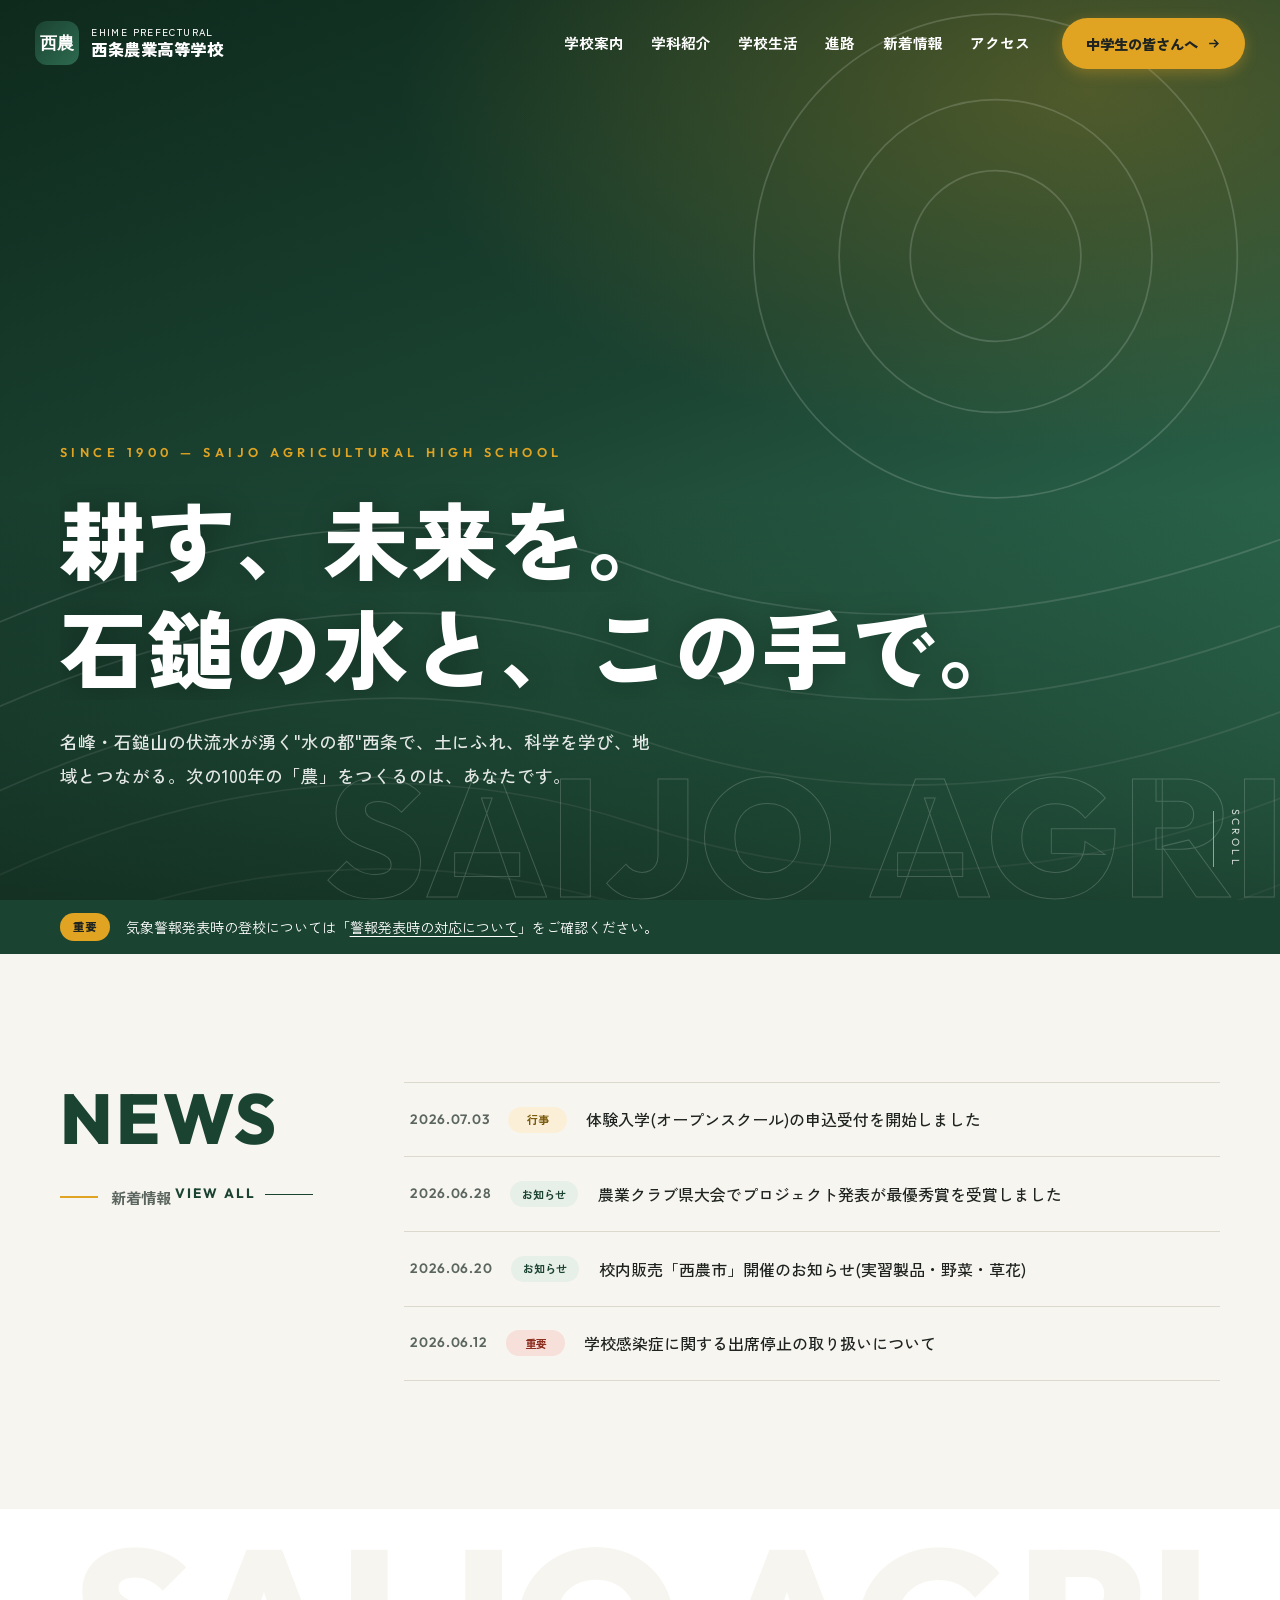
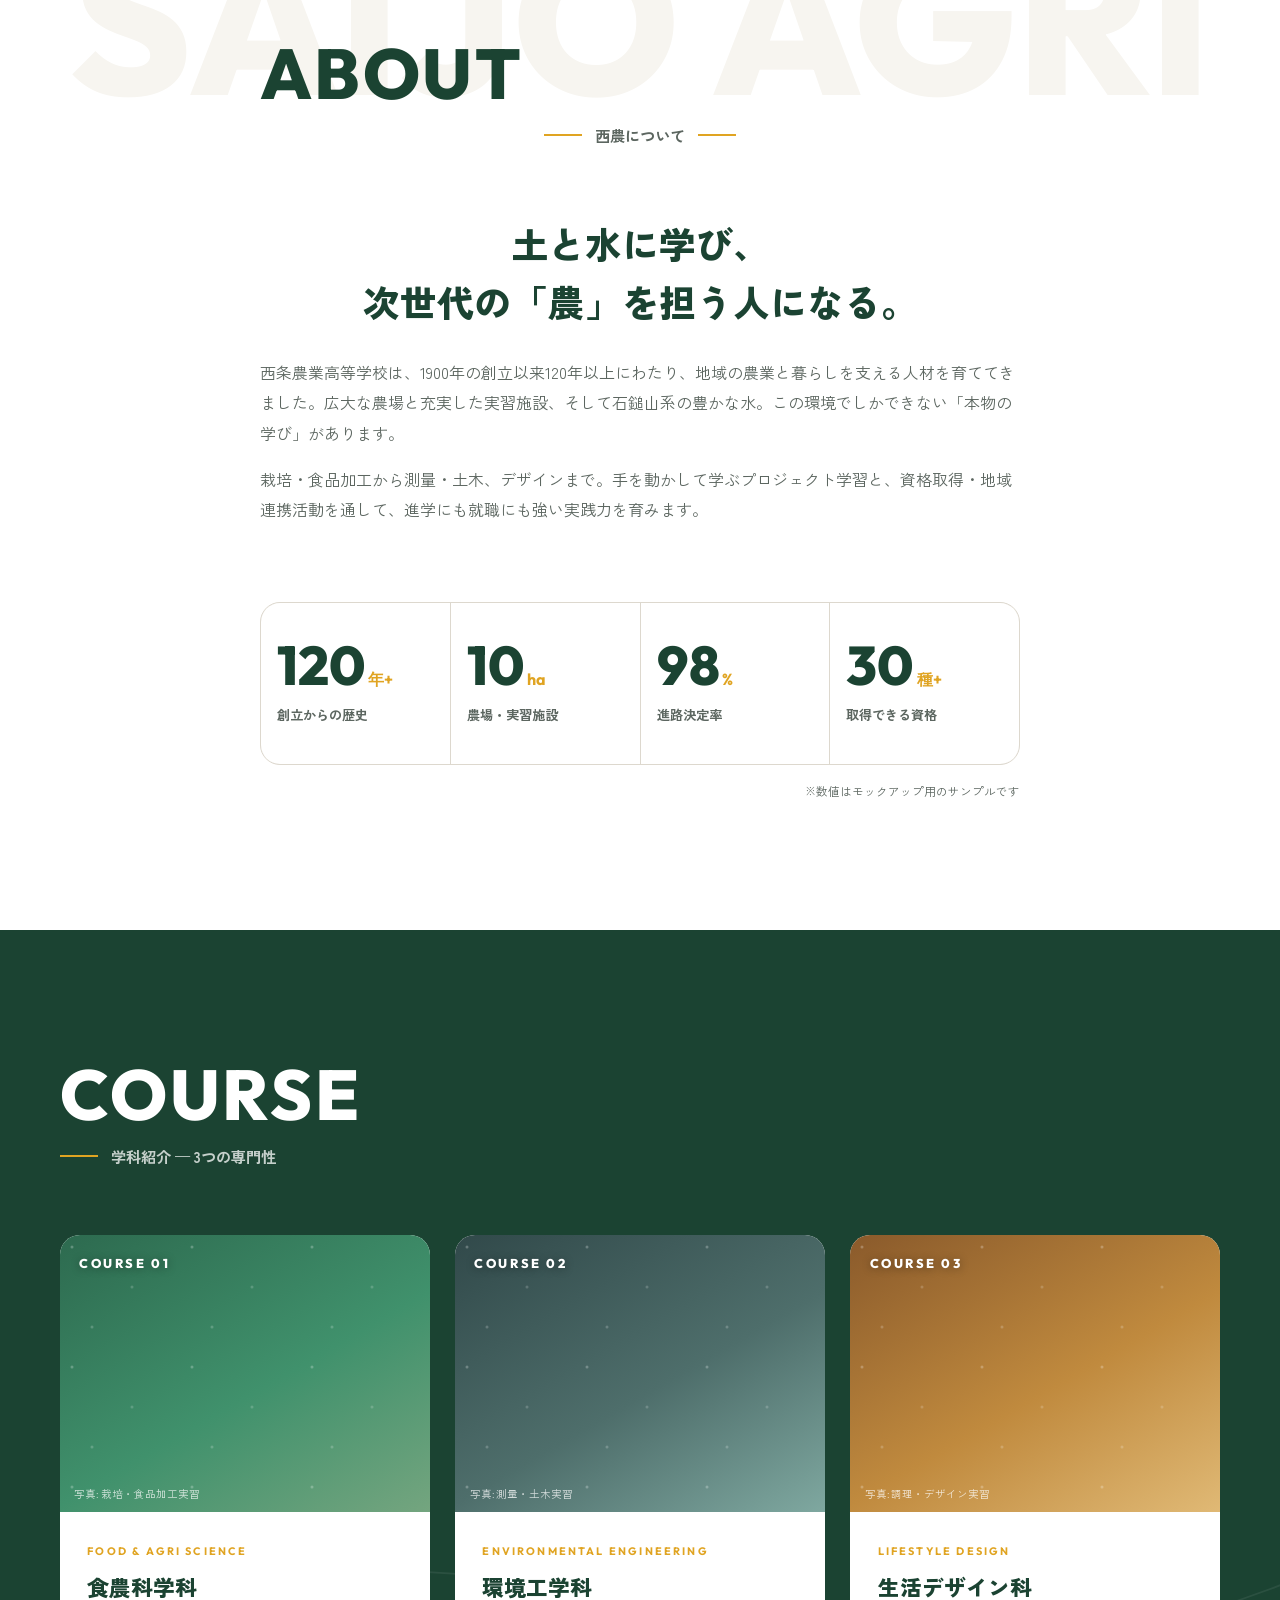
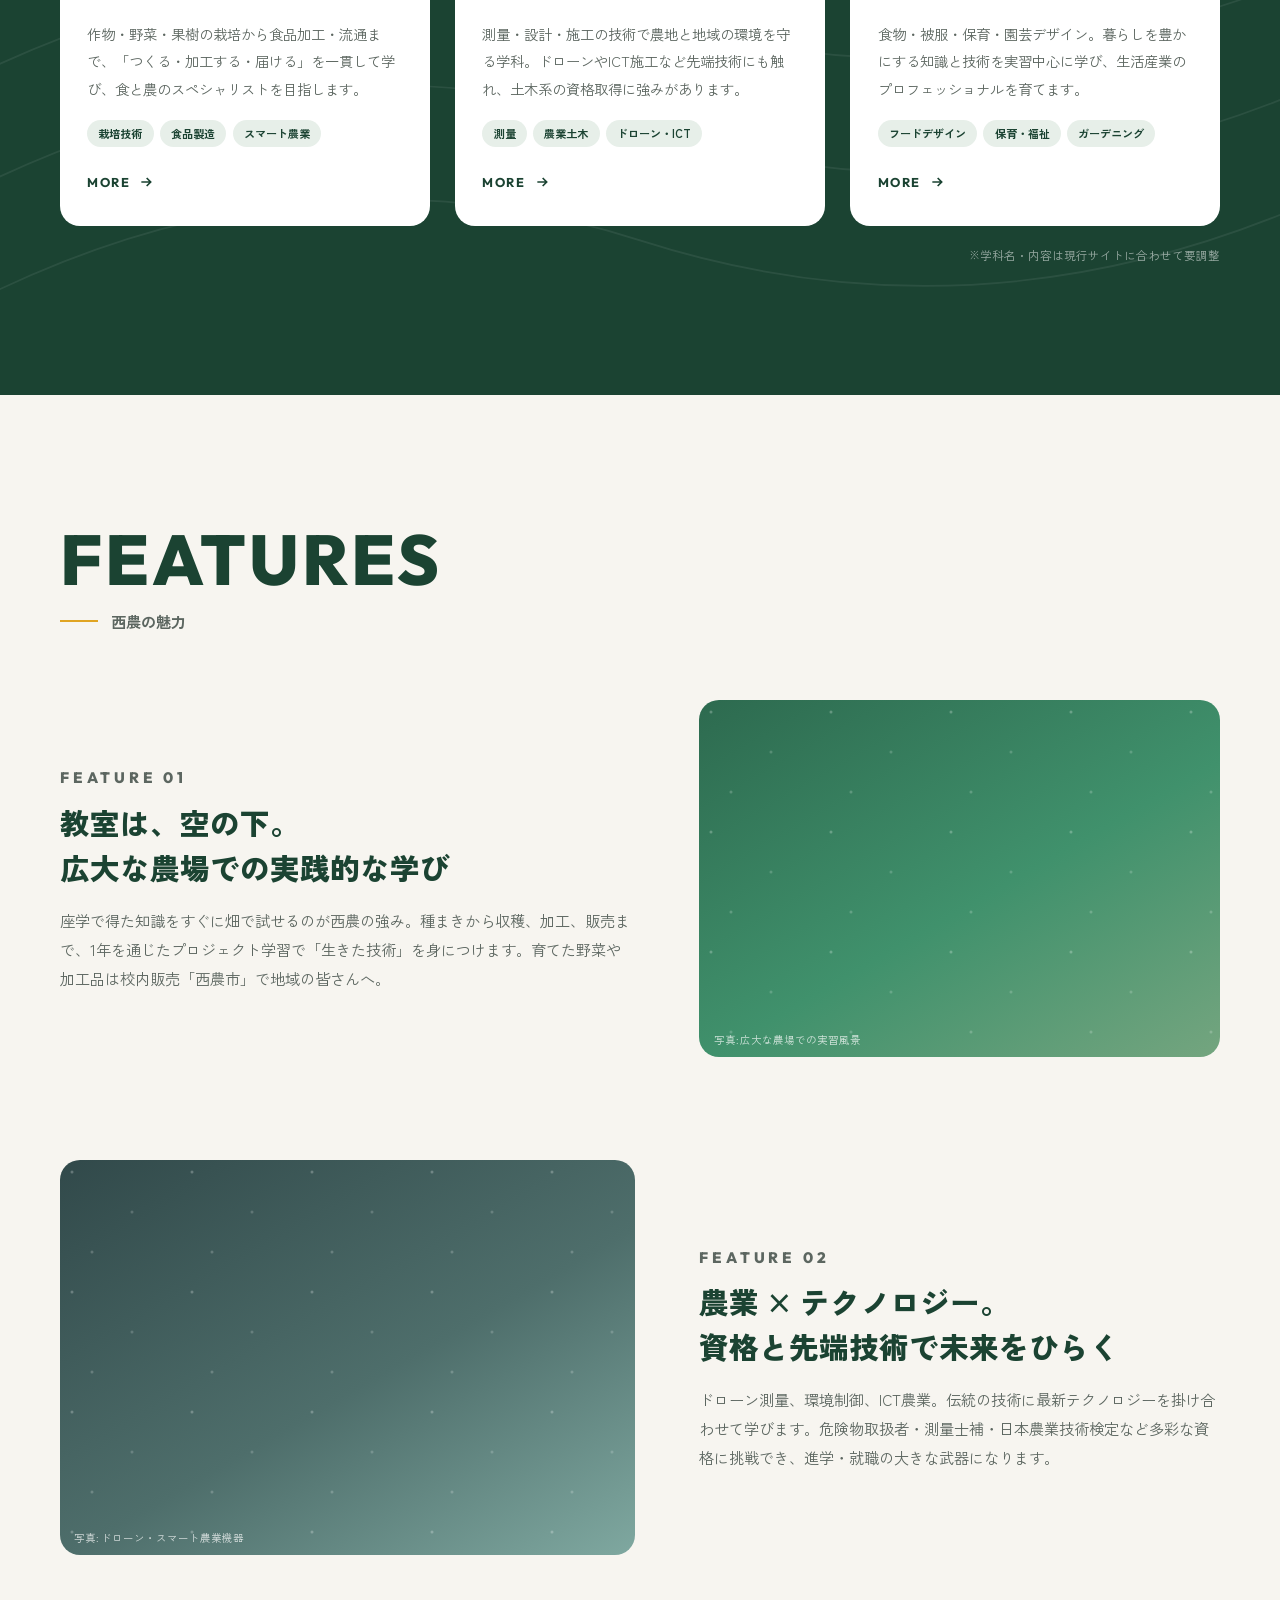
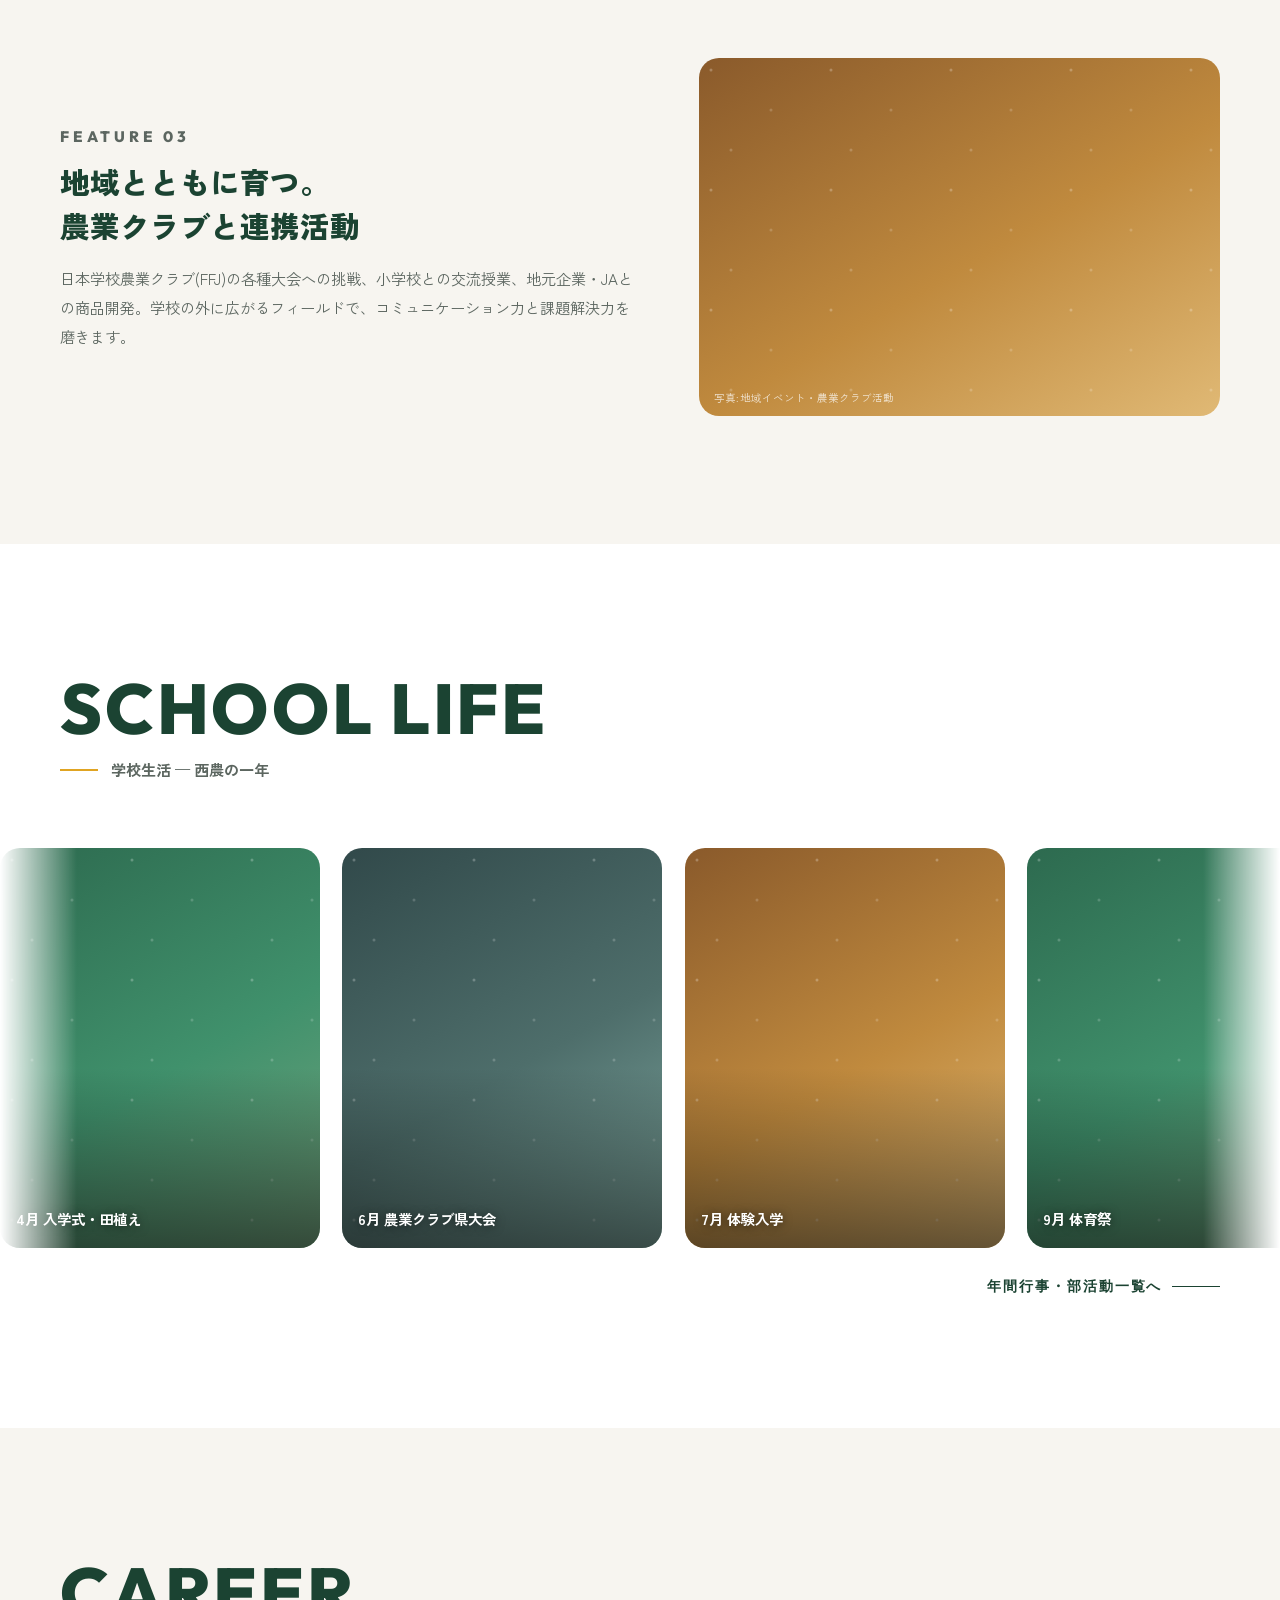
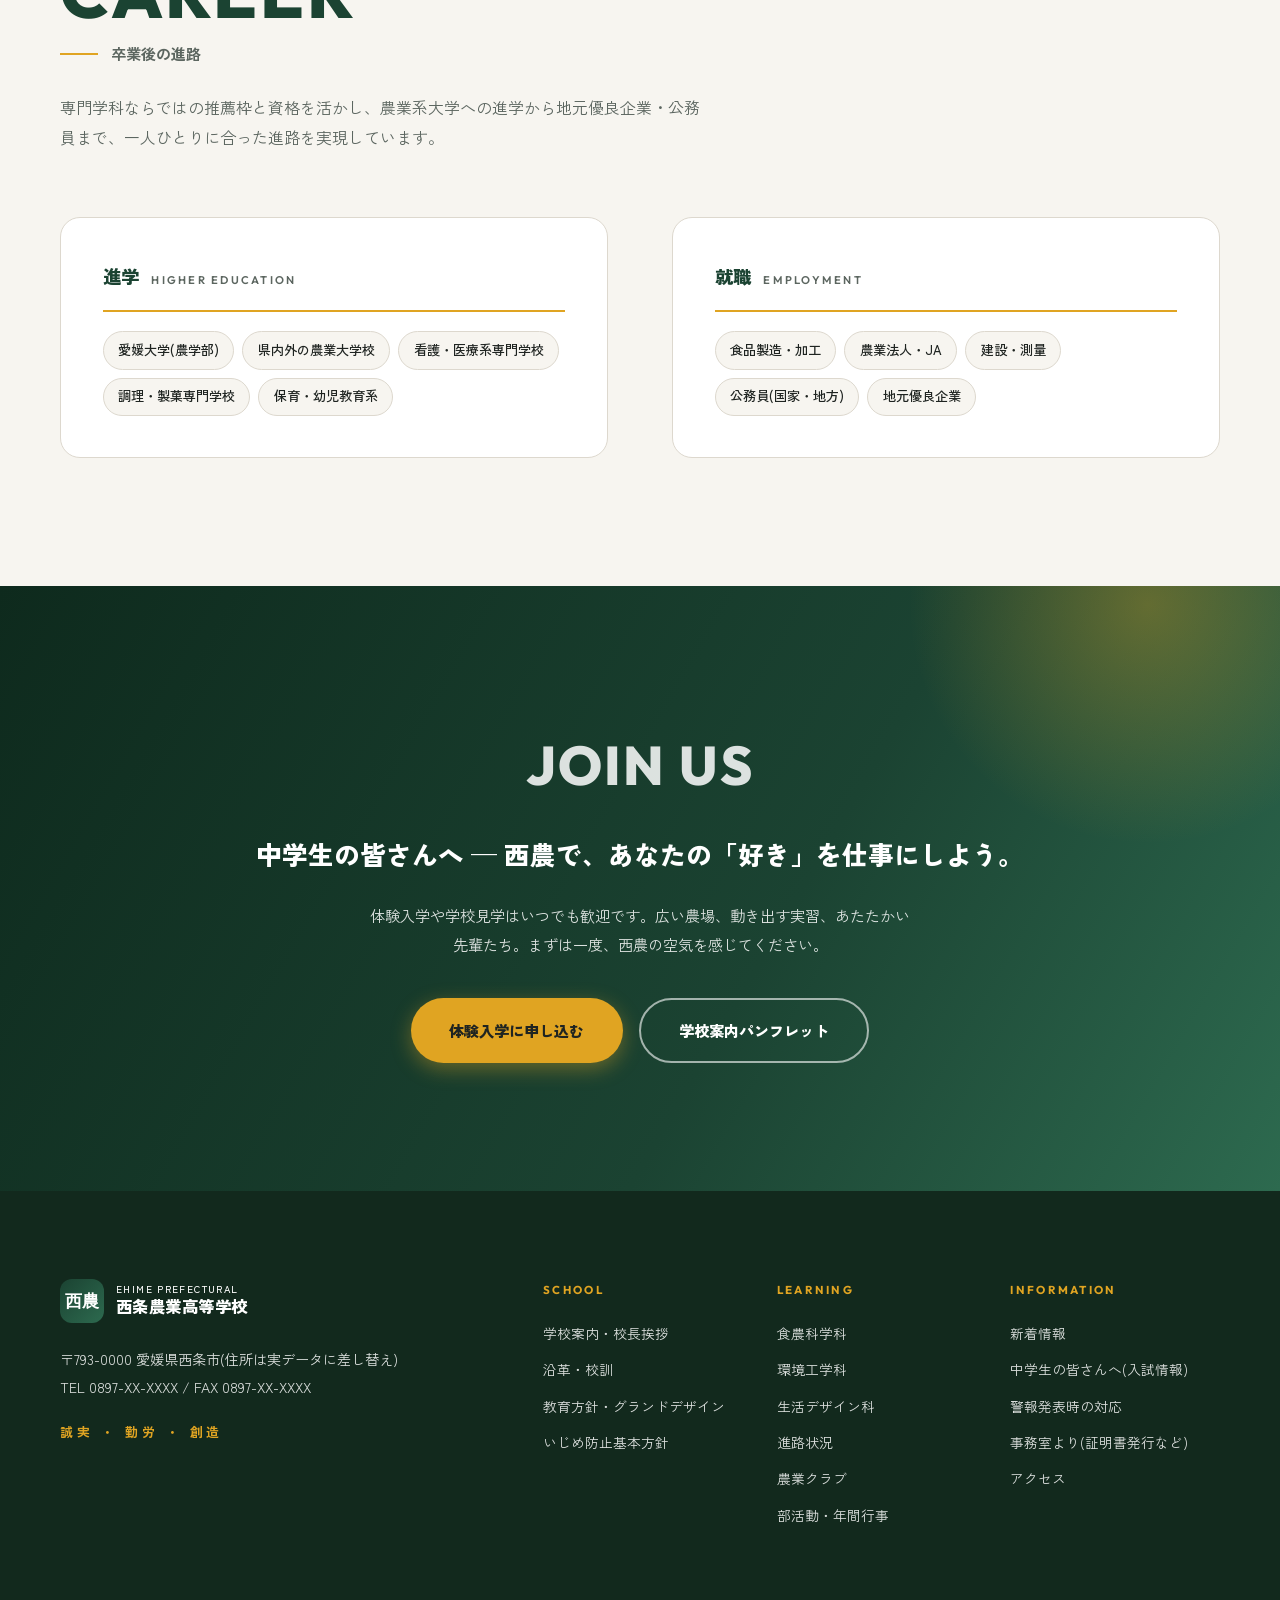
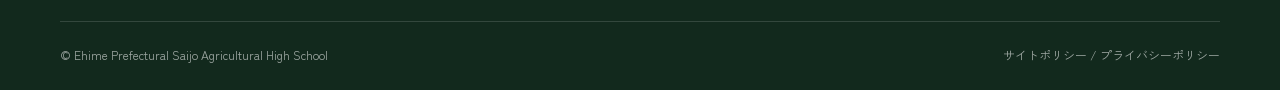
==== commit 6f14497a: "学科詳細ページ3枚を追加し、トップの学科カードから遷移可能に - courses/shokuno.html(食農科学科)、kankyo.html(環境工学科)、   seikatsu.html(生活デ" ====
--- a/index.html
+++ b/index.html
@@ -8,470 +8,7 @@
 <link rel="preconnect" href="https://fonts.googleapis.com">
 <link rel="preconnect" href="https://fonts.gstatic.com" crossorigin>
 <link href="https://fonts.googleapis.com/css2?family=Outfit:wght@400;600;700;800&family=Zen+Kaku+Gothic+New:wght@400;500;700;900&display=swap" rel="stylesheet">
-<style>
-/* ============================================================
-   DESIGN TOKENS —「土と水の学校」
-   Primary  #1B4332 深緑(森・土)   … 白文字とのコントラスト比 ≈10.9:1
-   Accent   #E0A422 実りの金        … 墨色文字と組み合わせて使用
-   Base     #F7F5F0 うちぬきの白
-   Ink      #1F2421 墨色
-============================================================ */
-:root{
-  --c-primary:#1B4332;
-  --c-primary-light:#2D6A4F;
-  --c-primary-pale:#E7EFE9;
-  --c-accent:#E0A422;
-  --c-base:#F7F5F0;
-  --c-white:#FFFFFF;
-  --c-ink:#1F2421;
-  --c-ink-sub:#5C6660;
-  --c-line:#DDD8CE;
-  --font-jp:"Zen Kaku Gothic New","Noto Sans JP","Hiragino Kaku Gothic ProN",system-ui,sans-serif;
-  --font-en:"Outfit","Montserrat","Helvetica Neue",sans-serif;
-  --ease:cubic-bezier(.22,1,.36,1);
-  --section-pad:clamp(4.5rem,10vw,8.5rem);
-  --radius:20px;
-}
-*{margin:0;padding:0;box-sizing:border-box}
-html{scroll-behavior:smooth;scroll-padding-top:90px}
-body{
-  font-family:var(--font-jp);
-  color:var(--c-ink);
-  background:var(--c-base);
-  line-height:1.9;
-  font-size:16px;
-  overflow-x:hidden;
-}
-img,svg{max-width:100%;display:block}
-a{color:inherit;text-decoration:none}
-ul{list-style:none}
-:focus-visible{outline:3px solid var(--c-accent);outline-offset:3px;border-radius:4px}
-
-/* ---- skip link ---- */
-.skip-link{
-  position:absolute;left:1rem;top:-4rem;z-index:1000;
-  background:var(--c-primary);color:#fff;padding:.7rem 1.4rem;border-radius:0 0 10px 10px;
-  transition:top .3s;
-}
-.skip-link:focus{top:0}
-
-/* ---- layout helpers ---- */
-.container{width:min(1160px,92%);margin-inline:auto}
-.section{padding-block:var(--section-pad)}
-
-/* ---- section heading: 英語ディスプレイ + 日本語ラベル ---- */
-.sec-head{margin-bottom:clamp(2.5rem,5vw,4rem)}
-.sec-head .en{
-  font-family:var(--font-en);font-weight:800;
-  font-size:clamp(2.6rem,6vw,4.4rem);
-  letter-spacing:.04em;line-height:1.05;color:var(--c-primary);
-  text-transform:uppercase;
-}
-.sec-head .ja{
-  display:inline-flex;align-items:center;gap:.8rem;
-  margin-top:.6rem;font-weight:700;color:var(--c-ink-sub);font-size:.95rem;
-}
-.sec-head .ja::before{content:"";width:2.4rem;height:2px;background:var(--c-accent)}
-.sec-head.center{text-align:center}
-.sec-head.center .ja::after{content:"";width:2.4rem;height:2px;background:var(--c-accent)}
-.sec-head.on-dark .en{color:#fff}
-.sec-head.on-dark .ja{color:rgba(255,255,255,.75)}
-
-/* ---- reveal animation ---- */
-.reveal{opacity:0;transform:translateY(34px);transition:opacity .8s var(--ease),transform .8s var(--ease)}
-.reveal.is-in{opacity:1;transform:none}
-.reveal[data-delay="1"]{transition-delay:.12s}
-.reveal[data-delay="2"]{transition-delay:.24s}
-.reveal[data-delay="3"]{transition-delay:.36s}
-@media (prefers-reduced-motion:reduce){
-  html{scroll-behavior:auto}
-  .reveal{opacity:1;transform:none;transition:none}
-  .marquee-track{animation:none!important}
-  .hero-scroll{display:none}
-}
-
-/* ============================================================
-   HEADER
-============================================================ */
-.header{
-  position:fixed;inset:0 0 auto 0;z-index:100;
-  display:flex;align-items:center;justify-content:space-between;
-  padding:1.1rem clamp(1rem,3vw,2.2rem);
-  transition:background .4s var(--ease),box-shadow .4s var(--ease),padding .4s var(--ease);
-}
-.header.is-scrolled{
-  background:rgba(247,245,240,.92);
-  backdrop-filter:blur(12px);
-  box-shadow:0 1px 0 var(--c-line);
-  padding-block:.65rem;
-}
-.brand{display:flex;align-items:center;gap:.75rem;z-index:110}
-.brand-mark{
-  width:44px;height:44px;border-radius:12px;flex-shrink:0;
-  background:linear-gradient(135deg,var(--c-primary) 0%,var(--c-primary-light) 100%);
-  display:grid;place-items:center;color:#fff;
-  font-family:var(--font-en);font-weight:800;font-size:1.05rem;letter-spacing:.02em;
-}
-.brand-text{line-height:1.3;color:var(--c-ink)}
-.brand-text .small{display:block;font-size:.62rem;letter-spacing:.14em;color:var(--c-ink-sub);font-weight:500}
-.brand-text .name{font-weight:900;font-size:1.02rem;letter-spacing:.03em}
-.header.on-hero:not(.is-scrolled) .brand-text,
-.header.on-hero:not(.is-scrolled) .brand-text .small{color:#fff}
-
-.gnav{display:flex;align-items:center;gap:2rem}
-.gnav-list{display:flex;gap:1.7rem;font-weight:700;font-size:.92rem}
-.gnav-list a{position:relative;padding-block:.4rem;transition:color .3s}
-.gnav-list a::after{
-  content:"";position:absolute;left:0;bottom:0;width:100%;height:2px;
-  background:var(--c-accent);transform:scaleX(0);transform-origin:right;
-  transition:transform .35s var(--ease);
-}
-.gnav-list a:hover::after,.gnav-list a:focus-visible::after{transform:scaleX(1);transform-origin:left}
-.header.on-hero:not(.is-scrolled) .gnav-list a{color:#fff}
-.btn-cta{
-  display:inline-flex;align-items:center;gap:.5rem;
-  background:var(--c-accent);color:var(--c-ink);
-  font-weight:900;font-size:.9rem;
-  padding:.75rem 1.5rem;border-radius:999px;
-  transition:transform .3s var(--ease),box-shadow .3s var(--ease);
-  box-shadow:0 4px 14px rgba(224,164,34,.35);
-}
-.btn-cta:hover{transform:translateY(-2px);box-shadow:0 8px 22px rgba(224,164,34,.45)}
-.btn-cta svg{width:15px;height:15px}
-
-/* hamburger */
-.menu-btn{
-  display:none;z-index:110;width:52px;height:52px;border:0;cursor:pointer;
-  background:var(--c-primary);border-radius:14px;place-items:center;flex-direction:column;gap:6px;
-}
-.menu-btn span{width:22px;height:2px;background:#fff;transition:transform .35s var(--ease),opacity .3s;display:block}
-.menu-btn[aria-expanded="true"] span:nth-child(1){transform:translateY(8px) rotate(45deg)}
-.menu-btn[aria-expanded="true"] span:nth-child(2){opacity:0}
-.menu-btn[aria-expanded="true"] span:nth-child(3){transform:translateY(-8px) rotate(-45deg)}
-
-/* mobile fullscreen menu */
-.m-menu{
-  position:fixed;inset:0;z-index:105;background:var(--c-primary);color:#fff;
-  display:flex;flex-direction:column;justify-content:center;padding:2rem clamp(1.5rem,8vw,4rem);
-  clip-path:circle(0% at calc(100% - 44px) 44px);
-  transition:clip-path .6s var(--ease);visibility:hidden;
-}
-.m-menu.is-open{clip-path:circle(150% at calc(100% - 44px) 44px);visibility:visible}
-.m-menu a{
-  display:flex;align-items:baseline;gap:1rem;padding:.85rem 0;font-weight:700;font-size:1.25rem;
-  border-bottom:1px solid rgba(255,255,255,.15);
-}
-.m-menu a .en{font-family:var(--font-en);font-size:.7rem;letter-spacing:.18em;color:var(--c-accent);text-transform:uppercase}
-.m-menu .m-cta{margin-top:2rem;border:0}
-@media (max-width:960px){
-  .gnav{display:none}
-  .menu-btn{display:grid}
-}
-
-/* ============================================================
-   HERO
-============================================================ */
-.hero{
-  position:relative;min-height:100svh;
-  display:flex;align-items:flex-end;
-  color:#fff;overflow:hidden;
-  /* 写真差し替え時: background-image を追加するだけ */
-  background:
-    radial-gradient(120% 90% at 85% 10%,rgba(224,164,34,.28) 0%,transparent 45%),
-    linear-gradient(160deg,#0E2A1D 0%,#1B4332 45%,#2D6A4F 78%,#40916C 100%);
-}
-.hero::before{ /* 等高線モチーフ */
-  content:"";position:absolute;inset:0;opacity:.16;
-  background-image:url('data:image/svg+xml;utf8,<svg xmlns="http://www.w3.org/2000/svg" width="900" height="900" viewBox="0 0 900 900" fill="none" stroke="white" stroke-width="1.2"><path d="M-50 700 Q 200 560 450 640 T 950 600"/><path d="M-50 640 Q 210 500 450 580 T 950 540"/><path d="M-50 580 Q 220 440 450 520 T 950 480"/><path d="M-50 520 Q 230 380 450 460 T 950 420"/><path d="M-50 460 Q 240 320 450 400 T 950 360"/><circle cx="700" cy="180" r="60"/><circle cx="700" cy="180" r="110"/><circle cx="700" cy="180" r="170"/></svg>');
-  background-size:cover;
-}
-.hero::after{ /* 下部を締めるグラデーション */
-  content:"";position:absolute;inset:auto 0 0 0;height:45%;
-  background:linear-gradient(to top,rgba(10,26,18,.65),transparent);
-}
-.hero-inner{position:relative;z-index:2;width:min(1160px,92%);margin-inline:auto;padding-bottom:clamp(5rem,12vh,9rem)}
-.hero-since{
-  font-family:var(--font-en);letter-spacing:.35em;font-weight:600;font-size:.8rem;
-  color:var(--c-accent);margin-bottom:1.2rem;text-transform:uppercase;
-}
-.hero-copy{
-  font-weight:900;line-height:1.25;letter-spacing:.02em;
-  font-size:clamp(2.6rem,7.2vw,5.4rem);
-  text-shadow:0 2px 30px rgba(0,0,0,.25);
-}
-.hero-copy .row{display:block;overflow:hidden}
-.hero-copy .row>span{display:inline-block;transform:translateY(110%);animation:heroUp 1s var(--ease) forwards}
-.hero-copy .row:nth-child(2)>span{animation-delay:.18s}
-@keyframes heroUp{to{transform:none}}
-@media (prefers-reduced-motion:reduce){.hero-copy .row>span{transform:none;animation:none}}
-.hero-sub{
-  margin-top:1.6rem;font-weight:500;font-size:clamp(.95rem,1.6vw,1.1rem);
-  color:rgba(255,255,255,.88);max-width:34em;
-}
-.hero-en{
-  position:absolute;right:-.5rem;bottom:-1.2rem;z-index:1;pointer-events:none;
-  font-family:var(--font-en);font-weight:800;text-transform:uppercase;
-  font-size:clamp(4rem,13vw,11rem);line-height:1;letter-spacing:.02em;
-  color:transparent;-webkit-text-stroke:1px rgba(255,255,255,.18);
-  white-space:nowrap;
-}
-.hero-scroll{
-  position:absolute;right:clamp(1rem,3vw,2.2rem);bottom:2rem;z-index:3;
-  display:flex;flex-direction:column;align-items:center;gap:.7rem;
-  font-family:var(--font-en);font-size:.65rem;letter-spacing:.3em;color:rgba(255,255,255,.8);
-  writing-mode:vertical-rl;
-}
-.hero-scroll::after{
-  content:"";width:1px;height:56px;background:rgba(255,255,255,.5);
-  animation:scrollLine 1.8s var(--ease) infinite;transform-origin:top;
-}
-@keyframes scrollLine{0%{transform:scaleY(0);transform-origin:top}45%{transform:scaleY(1);transform-origin:top}55%{transform:scaleY(1);transform-origin:bottom}100%{transform:scaleY(0);transform-origin:bottom}}
-
-/* ============================================================
-   ALERT BAR + NEWS
-============================================================ */
-.alert-bar{background:var(--c-primary);color:#fff}
-.alert-bar .container{display:flex;gap:1rem;align-items:center;padding-block:.8rem;font-size:.88rem}
-.alert-bar .tag{
-  flex-shrink:0;background:var(--c-accent);color:var(--c-ink);font-weight:900;font-size:.72rem;
-  padding:.2rem .8rem;border-radius:999px;
-}
-.alert-bar a{text-decoration:underline;text-underline-offset:3px}
-
-.news .container{display:grid;grid-template-columns:280px 1fr;gap:clamp(2rem,5vw,5rem);align-items:start}
-.news-list{border-top:1px solid var(--c-line)}
-.news-item a{
-  display:grid;grid-template-columns:auto auto 1fr auto;gap:1.2rem;align-items:center;
-  padding:1.35rem .4rem;border-bottom:1px solid var(--c-line);
-  transition:background .3s,padding-left .3s var(--ease);
-}
-.news-item a:hover{background:#fff;padding-left:1rem}
-.news-item time{font-family:var(--font-en);font-weight:600;font-size:.85rem;color:var(--c-ink-sub);letter-spacing:.05em}
-.news-item .cat{
-  font-size:.7rem;font-weight:700;padding:.15rem .75rem;border-radius:999px;text-align:center;min-width:5.2em;
-  background:var(--c-primary-pale);color:var(--c-primary);
-}
-.news-item .cat.event{background:#FBF0D7;color:#7A5A0E}
-.news-item .cat.emergency{background:#F7DFDA;color:#8C2F1F}
-.news-item .title{font-weight:500;overflow:hidden;text-overflow:ellipsis;white-space:nowrap}
-.news-item .arrow{color:var(--c-primary);opacity:0;transform:translateX(-6px);transition:.3s var(--ease)}
-.news-item a:hover .arrow{opacity:1;transform:none}
-.btn-line{
-  display:inline-flex;align-items:center;gap:.6rem;margin-top:1.6rem;
-  font-family:var(--font-en);font-weight:700;font-size:.85rem;letter-spacing:.14em;color:var(--c-primary);
-}
-.btn-line::after{content:"";width:3rem;height:1px;background:var(--c-primary);transition:width .3s var(--ease)}
-.btn-line:hover::after{width:4.6rem}
-@media (max-width:820px){.news .container{grid-template-columns:1fr}
-  .news-item a{grid-template-columns:auto auto 1fr;grid-template-rows:auto auto}
-  .news-item .title{grid-column:1/-1;white-space:normal}
-  .news-item .arrow{display:none}}
-
-/* ============================================================
-   ABOUT + STATS
-============================================================ */
-.about{position:relative;background:#fff;overflow:hidden}
-.about .ghost{
-  position:absolute;top:.5rem;left:50%;transform:translateX(-50%);pointer-events:none;
-  font-family:var(--font-en);font-weight:800;font-size:clamp(5rem,16vw,13rem);line-height:1;
-  color:var(--c-base);white-space:nowrap;user-select:none;
-}
-.about-inner{position:relative;text-align:center;max-width:760px;margin-inline:auto}
-.about h2{font-weight:900;font-size:clamp(1.5rem,3.4vw,2.3rem);line-height:1.6;margin-bottom:1.6rem;color:var(--c-primary)}
-.about p{color:var(--c-ink-sub);text-align:left}
-.about p+p{margin-top:1em}
-.stats{
-  margin-top:clamp(3rem,6vw,5rem);
-  display:grid;grid-template-columns:repeat(4,1fr);gap:1px;background:var(--c-line);
-  border:1px solid var(--c-line);border-radius:var(--radius);overflow:hidden;
-}
-.stat{background:#fff;padding:2.2rem 1rem;text-align:center}
-.stat .num{
-  font-family:var(--font-en);font-weight:800;font-size:clamp(2.2rem,4.5vw,3.4rem);
-  color:var(--c-primary);line-height:1;
-}
-.stat .unit{font-size:1rem;font-weight:700;color:var(--c-accent);margin-left:.15em}
-.stat .label{margin-top:.7rem;font-size:.82rem;font-weight:700;color:var(--c-ink-sub)}
-@media (max-width:820px){.stats{grid-template-columns:repeat(2,1fr)}}
-
-/* ============================================================
-   COURSE 学科紹介
-============================================================ */
-.course{background:var(--c-primary);position:relative;overflow:hidden}
-.course::before{
-  content:"";position:absolute;inset:0;opacity:.07;
-  background-image:url('data:image/svg+xml;utf8,<svg xmlns="http://www.w3.org/2000/svg" width="900" height="900" viewBox="0 0 900 900" fill="none" stroke="white" stroke-width="1.2"><path d="M-50 700 Q 200 560 450 640 T 950 600"/><path d="M-50 620 Q 210 480 450 560 T 950 520"/><path d="M-50 540 Q 220 400 450 480 T 950 440"/></svg>');
-  background-size:cover;
-}
-.course-grid{position:relative;display:grid;grid-template-columns:repeat(3,1fr);gap:1.6rem}
-.course-card{
-  background:#fff;border-radius:var(--radius);overflow:hidden;
-  display:flex;flex-direction:column;
-  transition:transform .5s var(--ease),box-shadow .5s var(--ease);
-}
-.course-card:hover{transform:translateY(-10px);box-shadow:0 24px 50px rgba(0,0,0,.3)}
-.course-visual{position:relative;aspect-ratio:4/3;overflow:hidden}
-.course-visual .ph{position:absolute;inset:0;transition:transform .8s var(--ease)}
-.course-card:hover .course-visual .ph{transform:scale(1.06)}
-.course-visual .no{
-  position:absolute;top:1rem;left:1.2rem;z-index:2;
-  font-family:var(--font-en);font-weight:800;font-size:.8rem;letter-spacing:.2em;
-  color:#fff;text-shadow:0 1px 8px rgba(0,0,0,.4);
-}
-.course-body{padding:1.8rem 1.7rem 2rem;display:flex;flex-direction:column;flex:1}
-.course-body .en{font-family:var(--font-en);font-weight:700;font-size:.68rem;letter-spacing:.2em;text-transform:uppercase;color:var(--c-accent)}
-.course-body h3{font-size:1.35rem;font-weight:900;margin:.3rem 0 .8rem;color:var(--c-primary)}
-.course-body p{font-size:.9rem;color:var(--c-ink-sub);flex:1}
-.course-tags{display:flex;flex-wrap:wrap;gap:.4rem;margin-top:1.1rem}
-.course-tags span{font-size:.7rem;font-weight:700;background:var(--c-primary-pale);color:var(--c-primary);padding:.2rem .7rem;border-radius:999px}
-.course-more{
-  margin-top:1.4rem;display:inline-flex;align-items:center;gap:.5rem;
-  font-family:var(--font-en);font-weight:700;font-size:.8rem;letter-spacing:.12em;color:var(--c-primary);
-}
-.course-more svg{transition:transform .3s var(--ease)}
-.course-card:hover .course-more svg{transform:translateX(5px)}
-@media (max-width:960px){.course-grid{grid-template-columns:1fr;max-width:520px;margin-inline:auto}}
-
-/* placeholder photos(実写真に差し替え可) */
-.ph{background-size:cover;background-position:center}
-.ph-agri{background:linear-gradient(150deg,#2D6A4F,#40916C 55%,#74A57F)}
-.ph-civil{background:linear-gradient(150deg,#31494A,#4E6E6B 55%,#7FA8A0)}
-.ph-life{background:linear-gradient(150deg,#8A5A2B,#C08A3E 55%,#E0B975)}
-.ph::after{
-  content:"";position:absolute;inset:0;
-  background-image:url('data:image/svg+xml;utf8,<svg xmlns="http://www.w3.org/2000/svg" width="120" height="120" viewBox="0 0 120 120"><circle cx="12" cy="12" r="1.5" fill="white" opacity="0.25"/><circle cx="72" cy="52" r="1.5" fill="white" opacity="0.18"/><circle cx="32" cy="92" r="1.5" fill="white" opacity="0.2"/></svg>');
-}
-.ph .ph-note{
-  position:absolute;inset:auto 0 0 0;padding:.5rem .9rem;
-  font-size:.65rem;letter-spacing:.1em;color:rgba(255,255,255,.75);
-}
-
-/* ============================================================
-   FEATURES 交互レイアウト
-============================================================ */
-.feature-row{
-  display:grid;grid-template-columns:1.05fr .95fr;gap:clamp(2rem,5vw,4.5rem);
-  align-items:center;
-}
-.feature-row+.feature-row{margin-top:clamp(3.5rem,8vw,6.5rem)}
-.feature-row:nth-child(even) .feature-visual{order:2}
-.feature-visual{position:relative;aspect-ratio:16/11;border-radius:var(--radius);overflow:hidden}
-.feature-visual .deco{
-  content:"";position:absolute;z-index:-1;width:60%;height:60%;border-radius:var(--radius);
-  background:repeating-linear-gradient(45deg,var(--c-accent) 0 2px,transparent 2px 9px);
-  opacity:.5;
-}
-.feature-num{
-  font-family:var(--font-en);font-weight:800;font-size:.85rem;letter-spacing:.25em;
-  color:var(--c-accent);
-}
-.feature-copy h3{font-size:clamp(1.35rem,2.6vw,1.85rem);font-weight:900;line-height:1.5;margin:.5rem 0 1rem;color:var(--c-primary)}
-.feature-copy p{color:var(--c-ink-sub);font-size:.95rem}
-@media (max-width:820px){
-  .feature-row{grid-template-columns:1fr}
-  .feature-row:nth-child(even) .feature-visual{order:0}
-}
-
-/* ============================================================
-   SCHOOL LIFE — marquee
-============================================================ */
-.life{background:#fff;overflow:hidden}
-.marquee{display:flex;overflow:hidden;gap:1.4rem;margin-top:1rem;
-  -webkit-mask-image:linear-gradient(to right,transparent,#000 6%,#000 94%,transparent);
-          mask-image:linear-gradient(to right,transparent,#000 6%,#000 94%,transparent);}
-.marquee-track{display:flex;gap:1.4rem;flex-shrink:0;animation:marquee 36s linear infinite}
-.marquee:hover .marquee-track{animation-play-state:paused}
-@keyframes marquee{to{transform:translateX(calc(-100% - 1.4rem))}}
-.life-card{
-  position:relative;width:clamp(220px,26vw,320px);aspect-ratio:4/5;flex-shrink:0;
-  border-radius:var(--radius);overflow:hidden;
-}
-.life-card .cap{
-  position:absolute;left:1rem;bottom:1rem;z-index:2;color:#fff;font-weight:700;font-size:.9rem;
-  text-shadow:0 1px 10px rgba(0,0,0,.5);
-}
-.life-card::before{content:"";position:absolute;inset:auto 0 0 0;height:45%;z-index:1;
-  background:linear-gradient(to top,rgba(0,0,0,.55),transparent)}
-
-/* ============================================================
-   CAREER 進路
-============================================================ */
-.career .container{display:grid;grid-template-columns:1fr 1fr;gap:clamp(2rem,5vw,4.5rem);align-items:start}
-.career-box{background:#fff;border-radius:var(--radius);padding:clamp(1.6rem,3.5vw,2.6rem);border:1px solid var(--c-line)}
-.career-box h3{
-  display:flex;align-items:baseline;gap:.8rem;font-size:1.15rem;font-weight:900;color:var(--c-primary);
-  padding-bottom:1rem;border-bottom:2px solid var(--c-accent);margin-bottom:1.2rem;
-}
-.career-box h3 .en{font-family:var(--font-en);font-size:.7rem;letter-spacing:.2em;color:var(--c-ink-sub);font-weight:600;text-transform:uppercase}
-.career-box ul{display:flex;flex-wrap:wrap;gap:.5rem}
-.career-box li{
-  font-size:.82rem;font-weight:500;background:var(--c-base);border:1px solid var(--c-line);
-  padding:.35rem .9rem;border-radius:999px;color:var(--c-ink);
-}
-.career-lead{grid-column:1/-1;max-width:640px;color:var(--c-ink-sub)}
-@media (max-width:820px){.career .container{grid-template-columns:1fr}}
-
-/* ============================================================
-   CTA
-============================================================ */
-.cta{
-  position:relative;overflow:hidden;color:#fff;text-align:center;
-  background:linear-gradient(120deg,#0E2A1D,#1B4332 60%,#2D6A4F);
-}
-.cta::before{
-  content:"";position:absolute;inset:-40% -10% auto auto;width:520px;height:520px;border-radius:50%;
-  background:radial-gradient(circle,rgba(224,164,34,.35),transparent 65%);
-}
-.cta-inner{position:relative;padding-block:var(--section-pad)}
-.cta .en{font-family:var(--font-en);font-weight:800;font-size:clamp(2rem,5vw,3.4rem);letter-spacing:.04em;text-transform:uppercase}
-.cta h2{font-size:clamp(1.15rem,2.4vw,1.6rem);font-weight:900;margin:.8rem 0 1.4rem}
-.cta p{color:rgba(255,255,255,.85);max-width:36em;margin-inline:auto;font-size:.95rem}
-.cta-btns{display:flex;gap:1rem;justify-content:center;flex-wrap:wrap;margin-top:2.4rem}
-.btn-solid,.btn-ghost{
-  display:inline-flex;align-items:center;gap:.6rem;font-weight:900;font-size:.95rem;
-  padding:1rem 2.4rem;border-radius:999px;transition:transform .3s var(--ease),box-shadow .3s var(--ease);
-}
-.btn-solid{background:var(--c-accent);color:var(--c-ink);box-shadow:0 6px 20px rgba(224,164,34,.4)}
-.btn-solid:hover{transform:translateY(-3px);box-shadow:0 12px 28px rgba(224,164,34,.5)}
-.btn-ghost{border:2px solid rgba(255,255,255,.6);color:#fff}
-.btn-ghost:hover{background:rgba(255,255,255,.12);transform:translateY(-3px)}
-
-/* ============================================================
-   FOOTER
-============================================================ */
-.footer{background:#12291D;color:rgba(255,255,255,.85)}
-.footer-main{
-  display:grid;grid-template-columns:1.2fr 2fr;gap:clamp(2.5rem,6vw,5rem);
-  padding-block:clamp(3.5rem,7vw,5.5rem);
-}
-.footer .brand-text,.footer .brand-text .small{color:#fff}
-.footer address{font-style:normal;font-size:.88rem;margin-top:1.4rem;line-height:2}
-.footer-motto{margin-top:1.2rem;font-size:.8rem;letter-spacing:.28em;color:var(--c-accent);font-weight:700}
-.footer-nav{display:grid;grid-template-columns:repeat(3,1fr);gap:2rem 1.5rem}
-.footer-nav h3{
-  font-family:var(--font-en);font-size:.72rem;letter-spacing:.2em;text-transform:uppercase;
-  color:var(--c-accent);margin-bottom:.9rem;font-weight:700;
-}
-.footer-nav a{display:block;font-size:.86rem;padding-block:.32rem;color:rgba(255,255,255,.85);transition:color .3s}
-.footer-nav a:hover{color:var(--c-accent)}
-.footer-bottom{
-  border-top:1px solid rgba(255,255,255,.14);padding-block:1.4rem;
-  display:flex;justify-content:space-between;gap:1rem;flex-wrap:wrap;
-  font-size:.75rem;color:rgba(255,255,255,.6);
-}
-@media (max-width:820px){
-  .footer-main{grid-template-columns:1fr}
-  .footer-nav{grid-template-columns:repeat(2,1fr)}
-}
-.to-top{
-  position:fixed;right:1.4rem;bottom:1.4rem;z-index:90;width:52px;height:52px;border:0;cursor:pointer;
-  border-radius:50%;background:var(--c-primary);color:#fff;display:grid;place-items:center;
-  opacity:0;pointer-events:none;transform:translateY(10px);
-  transition:opacity .4s,transform .4s var(--ease);box-shadow:0 8px 20px rgba(0,0,0,.25);
-}
-.to-top.is-show{opacity:1;pointer-events:auto;transform:none}
-.to-top:hover{background:var(--c-primary-light)}
-</style>
+<link rel="stylesheet" href="assets/style.css">
 </head>
 <body>
 <a class="skip-link" href="#main">本文へスキップ</a>
@@ -619,7 +156,7 @@
           <h3>食農科学科</h3>
           <p>作物・野菜・果樹の栽培から食品加工・流通まで、「つくる・加工する・届ける」を一貫して学び、食と農のスペシャリストを目指します。</p>
           <div class="course-tags"><span>栽培技術</span><span>食品製造</span><span>スマート農業</span></div>
-          <a class="course-more" href="#">MORE <svg width="16" height="16" viewBox="0 0 24 24" fill="none" stroke="currentColor" stroke-width="2.5" aria-hidden="true"><path d="M5 12h14M13 6l6 6-6 6"/></svg></a>
+          <a class="course-more" href="courses/shokuno.html" aria-label="食農科学科の詳細ページへ">MORE <svg width="16" height="16" viewBox="0 0 24 24" fill="none" stroke="currentColor" stroke-width="2.5" aria-hidden="true"><path d="M5 12h14M13 6l6 6-6 6"/></svg></a>
         </div>
       </article>
       <article class="course-card reveal" data-delay="1">
@@ -632,7 +169,7 @@
           <h3>環境工学科</h3>
           <p>測量・設計・施工の技術で農地と地域の環境を守る学科。ドローンやICT施工など先端技術にも触れ、土木系の資格取得に強みがあります。</p>
           <div class="course-tags"><span>測量</span><span>農業土木</span><span>ドローン・ICT</span></div>
-          <a class="course-more" href="#">MORE <svg width="16" height="16" viewBox="0 0 24 24" fill="none" stroke="currentColor" stroke-width="2.5" aria-hidden="true"><path d="M5 12h14M13 6l6 6-6 6"/></svg></a>
+          <a class="course-more" href="courses/kankyo.html" aria-label="環境工学科の詳細ページへ">MORE <svg width="16" height="16" viewBox="0 0 24 24" fill="none" stroke="currentColor" stroke-width="2.5" aria-hidden="true"><path d="M5 12h14M13 6l6 6-6 6"/></svg></a>
         </div>
       </article>
       <article class="course-card reveal" data-delay="2">
@@ -645,7 +182,7 @@
           <h3>生活デザイン科</h3>
           <p>食物・被服・保育・園芸デザイン。暮らしを豊かにする知識と技術を実習中心に学び、生活産業のプロフェッショナルを育てます。</p>
           <div class="course-tags"><span>フードデザイン</span><span>保育・福祉</span><span>ガーデニング</span></div>
-          <a class="course-more" href="#">MORE <svg width="16" height="16" viewBox="0 0 24 24" fill="none" stroke="currentColor" stroke-width="2.5" aria-hidden="true"><path d="M5 12h14M13 6l6 6-6 6"/></svg></a>
+          <a class="course-more" href="courses/seikatsu.html" aria-label="生活デザイン科の詳細ページへ">MORE <svg width="16" height="16" viewBox="0 0 24 24" fill="none" stroke="currentColor" stroke-width="2.5" aria-hidden="true"><path d="M5 12h14M13 6l6 6-6 6"/></svg></a>
         </div>
       </article>
     </div>
@@ -790,7 +327,9 @@
         </div>
         <div>
           <h3>Learning</h3>
-          <a href="#course">学科紹介</a>
+          <a href="courses/shokuno.html">食農科学科</a>
+          <a href="courses/kankyo.html">環境工学科</a>
+          <a href="courses/seikatsu.html">生活デザイン科</a>
           <a href="#career">進路状況</a>
           <a href="#">農業クラブ</a>
           <a href="#life">部活動・年間行事</a>
@@ -816,71 +355,6 @@
   <svg width="18" height="18" viewBox="0 0 24 24" fill="none" stroke="currentColor" stroke-width="2.5" aria-hidden="true"><path d="M12 19V5M5 12l7-7 7 7"/></svg>
 </button>
 
-<script>
-(function(){
-  "use strict";
-  const reduceMotion = window.matchMedia("(prefers-reduced-motion: reduce)").matches;
-
-  /* ---- header state ---- */
-  const header = document.getElementById("header");
-  const toTop  = document.getElementById("toTop");
-  const onScroll = () => {
-    const y = window.scrollY;
-    header.classList.toggle("is-scrolled", y > 40);
-    toTop.classList.toggle("is-show", y > 600);
-  };
-  window.addEventListener("scroll", onScroll, {passive:true});
-  onScroll();
-
-  toTop.addEventListener("click", () => {
-    window.scrollTo({top:0, behavior: reduceMotion ? "auto" : "smooth"});
-  });
-
-  /* ---- mobile menu ---- */
-  const menuBtn = document.getElementById("menuBtn");
-  const mMenu   = document.getElementById("mMenu");
-  const setMenu = (open) => {
-    menuBtn.setAttribute("aria-expanded", String(open));
-    menuBtn.setAttribute("aria-label", open ? "メニューを閉じる" : "メニューを開く");
-    mMenu.classList.toggle("is-open", open);
-    document.body.style.overflow = open ? "hidden" : "";
-  };
-  menuBtn.addEventListener("click", () => {
-    setMenu(menuBtn.getAttribute("aria-expanded") !== "true");
-  });
-  mMenu.querySelectorAll("a").forEach(a => a.addEventListener("click", () => setMenu(false)));
-  document.addEventListener("keydown", e => { if(e.key === "Escape") setMenu(false); });
-
-  /* ---- reveal on scroll ---- */
-  const revealIO = new IntersectionObserver((entries) => {
-    entries.forEach(en => {
-      if(en.isIntersecting){
-        en.target.classList.add("is-in");
-        revealIO.unobserve(en.target);
-      }
-    });
-  }, {threshold:.12, rootMargin:"0px 0px -40px 0px"});
-  document.querySelectorAll(".reveal").forEach(el => revealIO.observe(el));
-
-  /* ---- count up ---- */
-  const easeOut = t => 1 - Math.pow(1 - t, 3);
-  const countIO = new IntersectionObserver((entries) => {
-    entries.forEach(en => {
-      if(!en.isIntersecting) return;
-      countIO.unobserve(en.target);
-      const el = en.target, target = +el.dataset.count;
-      if(reduceMotion){ el.textContent = target; return; }
-      const t0 = performance.now(), dur = 1400;
-      const tick = now => {
-        const p = Math.min((now - t0) / dur, 1);
-        el.textContent = Math.round(target * easeOut(p));
-        if(p < 1) requestAnimationFrame(tick);
-      };
-      requestAnimationFrame(tick);
-    });
-  }, {threshold:.6});
-  document.querySelectorAll("[data-count]").forEach(el => countIO.observe(el));
-})();
-</script>
+<script src="assets/main.js"></script>
 </body>
 </html>
--- a/assets/style.css
+++ b/assets/style.css
@@ -0,0 +1,541 @@
+/* ============================================================
+   DESIGN TOKENS —「土と水の学校」
+   Primary  #1B4332 深緑(森・土)   … 白文字とのコントラスト比 ≈10.9:1
+   Accent   #E0A422 実りの金        … 墨色文字と組み合わせて使用
+   Base     #F7F5F0 うちぬきの白
+   Ink      #1F2421 墨色
+============================================================ */
+:root{
+  --c-primary:#1B4332;
+  --c-primary-light:#2D6A4F;
+  --c-primary-pale:#E7EFE9;
+  --c-accent:#E0A422;
+  --c-base:#F7F5F0;
+  --c-white:#FFFFFF;
+  --c-ink:#1F2421;
+  --c-ink-sub:#5C6660;
+  --c-line:#DDD8CE;
+  --font-jp:"Zen Kaku Gothic New","Noto Sans JP","Hiragino Kaku Gothic ProN",system-ui,sans-serif;
+  --font-en:"Outfit","Montserrat","Helvetica Neue",sans-serif;
+  --ease:cubic-bezier(.22,1,.36,1);
+  --section-pad:clamp(4.5rem,10vw,8.5rem);
+  --radius:20px;
+}
+*{margin:0;padding:0;box-sizing:border-box}
+html{scroll-behavior:smooth;scroll-padding-top:90px}
+body{
+  font-family:var(--font-jp);
+  color:var(--c-ink);
+  background:var(--c-base);
+  line-height:1.9;
+  font-size:16px;
+  overflow-x:hidden;
+}
+img,svg{max-width:100%;display:block}
+a{color:inherit;text-decoration:none}
+ul{list-style:none}
+:focus-visible{outline:3px solid var(--c-accent);outline-offset:3px;border-radius:4px}
+
+/* ---- skip link ---- */
+.skip-link{
+  position:absolute;left:1rem;top:-4rem;z-index:1000;
+  background:var(--c-primary);color:#fff;padding:.7rem 1.4rem;border-radius:0 0 10px 10px;
+  transition:top .3s;
+}
+.skip-link:focus{top:0}
+
+/* ---- layout helpers ---- */
+.container{width:min(1160px,92%);margin-inline:auto}
+.section{padding-block:var(--section-pad)}
+
+/* ---- section heading: 英語ディスプレイ + 日本語ラベル ---- */
+.sec-head{margin-bottom:clamp(2.5rem,5vw,4rem)}
+.sec-head .en{
+  font-family:var(--font-en);font-weight:800;
+  font-size:clamp(2.6rem,6vw,4.4rem);
+  letter-spacing:.04em;line-height:1.05;color:var(--c-primary);
+  text-transform:uppercase;
+}
+.sec-head .ja{
+  display:inline-flex;align-items:center;gap:.8rem;
+  margin-top:.6rem;font-weight:700;color:var(--c-ink-sub);font-size:.95rem;
+}
+.sec-head .ja::before{content:"";width:2.4rem;height:2px;background:var(--c-accent)}
+.sec-head.center{text-align:center}
+.sec-head.center .ja::after{content:"";width:2.4rem;height:2px;background:var(--c-accent)}
+.sec-head.on-dark .en{color:#fff}
+.sec-head.on-dark .ja{color:rgba(255,255,255,.75)}
+
+/* ---- reveal animation ---- */
+.reveal{opacity:0;transform:translateY(34px);transition:opacity .8s var(--ease),transform .8s var(--ease)}
+.reveal.is-in{opacity:1;transform:none}
+.reveal[data-delay="1"]{transition-delay:.12s}
+.reveal[data-delay="2"]{transition-delay:.24s}
+.reveal[data-delay="3"]{transition-delay:.36s}
+@media (prefers-reduced-motion:reduce){
+  html{scroll-behavior:auto}
+  .reveal{opacity:1;transform:none;transition:none}
+  .marquee-track{animation:none!important}
+  .hero-scroll{display:none}
+}
+
+/* ============================================================
+   HEADER
+============================================================ */
+.header{
+  position:fixed;inset:0 0 auto 0;z-index:100;
+  display:flex;align-items:center;justify-content:space-between;
+  padding:1.1rem clamp(1rem,3vw,2.2rem);
+  transition:background .4s var(--ease),box-shadow .4s var(--ease),padding .4s var(--ease);
+}
+.header.is-scrolled{
+  background:rgba(247,245,240,.92);
+  backdrop-filter:blur(12px);
+  box-shadow:0 1px 0 var(--c-line);
+  padding-block:.65rem;
+}
+.brand{display:flex;align-items:center;gap:.75rem;z-index:110}
+.brand-mark{
+  width:44px;height:44px;border-radius:12px;flex-shrink:0;
+  background:linear-gradient(135deg,var(--c-primary) 0%,var(--c-primary-light) 100%);
+  display:grid;place-items:center;color:#fff;
+  font-family:var(--font-en);font-weight:800;font-size:1.05rem;letter-spacing:.02em;
+}
+.brand-text{line-height:1.3;color:var(--c-ink)}
+.brand-text .small{display:block;font-size:.62rem;letter-spacing:.14em;color:var(--c-ink-sub);font-weight:500}
+.brand-text .name{font-weight:900;font-size:1.02rem;letter-spacing:.03em}
+.header.on-hero:not(.is-scrolled) .brand-text,
+.header.on-hero:not(.is-scrolled) .brand-text .small{color:#fff}
+
+.gnav{display:flex;align-items:center;gap:2rem}
+.gnav-list{display:flex;gap:1.7rem;font-weight:700;font-size:.92rem}
+.gnav-list a{position:relative;padding-block:.4rem;transition:color .3s}
+.gnav-list a::after{
+  content:"";position:absolute;left:0;bottom:0;width:100%;height:2px;
+  background:var(--c-accent);transform:scaleX(0);transform-origin:right;
+  transition:transform .35s var(--ease);
+}
+.gnav-list a:hover::after,.gnav-list a:focus-visible::after{transform:scaleX(1);transform-origin:left}
+.header.on-hero:not(.is-scrolled) .gnav-list a{color:#fff}
+.btn-cta{
+  display:inline-flex;align-items:center;gap:.5rem;
+  background:var(--c-accent);color:var(--c-ink);
+  font-weight:900;font-size:.9rem;
+  padding:.75rem 1.5rem;border-radius:999px;
+  transition:transform .3s var(--ease),box-shadow .3s var(--ease);
+  box-shadow:0 4px 14px rgba(224,164,34,.35);
+}
+.btn-cta:hover{transform:translateY(-2px);box-shadow:0 8px 22px rgba(224,164,34,.45)}
+.btn-cta svg{width:15px;height:15px}
+
+/* hamburger */
+.menu-btn{
+  display:none;z-index:110;width:52px;height:52px;border:0;cursor:pointer;
+  background:var(--c-primary);border-radius:14px;place-items:center;flex-direction:column;gap:6px;
+}
+.menu-btn span{width:22px;height:2px;background:#fff;transition:transform .35s var(--ease),opacity .3s;display:block}
+.menu-btn[aria-expanded="true"] span:nth-child(1){transform:translateY(8px) rotate(45deg)}
+.menu-btn[aria-expanded="true"] span:nth-child(2){opacity:0}
+.menu-btn[aria-expanded="true"] span:nth-child(3){transform:translateY(-8px) rotate(-45deg)}
+
+/* mobile fullscreen menu */
+.m-menu{
+  position:fixed;inset:0;z-index:105;background:var(--c-primary);color:#fff;
+  display:flex;flex-direction:column;justify-content:center;padding:2rem clamp(1.5rem,8vw,4rem);
+  clip-path:circle(0% at calc(100% - 44px) 44px);
+  transition:clip-path .6s var(--ease);visibility:hidden;
+}
+.m-menu.is-open{clip-path:circle(150% at calc(100% - 44px) 44px);visibility:visible}
+.m-menu a{
+  display:flex;align-items:baseline;gap:1rem;padding:.85rem 0;font-weight:700;font-size:1.25rem;
+  border-bottom:1px solid rgba(255,255,255,.15);
+}
+.m-menu a .en{font-family:var(--font-en);font-size:.7rem;letter-spacing:.18em;color:var(--c-accent);text-transform:uppercase}
+.m-menu .m-cta{margin-top:2rem;border:0}
+@media (max-width:960px){
+  .gnav{display:none}
+  .menu-btn{display:grid}
+}
+
+/* ============================================================
+   HERO
+============================================================ */
+.hero{
+  position:relative;min-height:100svh;
+  display:flex;align-items:flex-end;
+  color:#fff;overflow:hidden;
+  /* 写真差し替え時: background-image を追加するだけ */
+  background:
+    radial-gradient(120% 90% at 85% 10%,rgba(224,164,34,.28) 0%,transparent 45%),
+    linear-gradient(160deg,#0E2A1D 0%,#1B4332 45%,#2D6A4F 78%,#40916C 100%);
+}
+.hero::before{ /* 等高線モチーフ */
+  content:"";position:absolute;inset:0;opacity:.16;
+  background-image:url('data:image/svg+xml;utf8,<svg xmlns="http://www.w3.org/2000/svg" width="900" height="900" viewBox="0 0 900 900" fill="none" stroke="white" stroke-width="1.2"><path d="M-50 700 Q 200 560 450 640 T 950 600"/><path d="M-50 640 Q 210 500 450 580 T 950 540"/><path d="M-50 580 Q 220 440 450 520 T 950 480"/><path d="M-50 520 Q 230 380 450 460 T 950 420"/><path d="M-50 460 Q 240 320 450 400 T 950 360"/><circle cx="700" cy="180" r="60"/><circle cx="700" cy="180" r="110"/><circle cx="700" cy="180" r="170"/></svg>');
+  background-size:cover;
+}
+.hero::after{ /* 下部を締めるグラデーション */
+  content:"";position:absolute;inset:auto 0 0 0;height:45%;
+  background:linear-gradient(to top,rgba(10,26,18,.65),transparent);
+}
+.hero-inner{position:relative;z-index:2;width:min(1160px,92%);margin-inline:auto;padding-bottom:clamp(5rem,12vh,9rem)}
+.hero-since{
+  font-family:var(--font-en);letter-spacing:.35em;font-weight:600;font-size:.8rem;
+  color:var(--c-accent);margin-bottom:1.2rem;text-transform:uppercase;
+}
+.hero-copy{
+  font-weight:900;line-height:1.25;letter-spacing:.02em;
+  font-size:clamp(2.6rem,7.2vw,5.4rem);
+  text-shadow:0 2px 30px rgba(0,0,0,.25);
+}
+.hero-copy .row{display:block;overflow:hidden}
+.hero-copy .row>span{display:inline-block;transform:translateY(110%);animation:heroUp 1s var(--ease) forwards}
+.hero-copy .row:nth-child(2)>span{animation-delay:.18s}
+@keyframes heroUp{to{transform:none}}
+@media (prefers-reduced-motion:reduce){.hero-copy .row>span{transform:none;animation:none}}
+.hero-sub{
+  margin-top:1.6rem;font-weight:500;font-size:clamp(.95rem,1.6vw,1.1rem);
+  color:rgba(255,255,255,.88);max-width:34em;
+}
+.hero-en{
+  position:absolute;right:-.5rem;bottom:-1.2rem;z-index:1;pointer-events:none;
+  font-family:var(--font-en);font-weight:800;text-transform:uppercase;
+  font-size:clamp(4rem,13vw,11rem);line-height:1;letter-spacing:.02em;
+  color:transparent;-webkit-text-stroke:1px rgba(255,255,255,.18);
+  white-space:nowrap;
+}
+.hero-scroll{
+  position:absolute;right:clamp(1rem,3vw,2.2rem);bottom:2rem;z-index:3;
+  display:flex;flex-direction:column;align-items:center;gap:.7rem;
+  font-family:var(--font-en);font-size:.65rem;letter-spacing:.3em;color:rgba(255,255,255,.8);
+  writing-mode:vertical-rl;
+}
+.hero-scroll::after{
+  content:"";width:1px;height:56px;background:rgba(255,255,255,.5);
+  animation:scrollLine 1.8s var(--ease) infinite;transform-origin:top;
+}
+@keyframes scrollLine{0%{transform:scaleY(0);transform-origin:top}45%{transform:scaleY(1);transform-origin:top}55%{transform:scaleY(1);transform-origin:bottom}100%{transform:scaleY(0);transform-origin:bottom}}
+
+/* ============================================================
+   ALERT BAR + NEWS
+============================================================ */
+.alert-bar{background:var(--c-primary);color:#fff}
+.alert-bar .container{display:flex;gap:1rem;align-items:center;padding-block:.8rem;font-size:.88rem}
+.alert-bar .tag{
+  flex-shrink:0;background:var(--c-accent);color:var(--c-ink);font-weight:900;font-size:.72rem;
+  padding:.2rem .8rem;border-radius:999px;
+}
+.alert-bar a{text-decoration:underline;text-underline-offset:3px}
+
+.news .container{display:grid;grid-template-columns:280px 1fr;gap:clamp(2rem,5vw,5rem);align-items:start}
+.news-list{border-top:1px solid var(--c-line)}
+.news-item a{
+  display:grid;grid-template-columns:auto auto 1fr auto;gap:1.2rem;align-items:center;
+  padding:1.35rem .4rem;border-bottom:1px solid var(--c-line);
+  transition:background .3s,padding-left .3s var(--ease);
+}
+.news-item a:hover{background:#fff;padding-left:1rem}
+.news-item time{font-family:var(--font-en);font-weight:600;font-size:.85rem;color:var(--c-ink-sub);letter-spacing:.05em}
+.news-item .cat{
+  font-size:.7rem;font-weight:700;padding:.15rem .75rem;border-radius:999px;text-align:center;min-width:5.2em;
+  background:var(--c-primary-pale);color:var(--c-primary);
+}
+.news-item .cat.event{background:#FBF0D7;color:#7A5A0E}
+.news-item .cat.emergency{background:#F7DFDA;color:#8C2F1F}
+.news-item .title{font-weight:500;overflow:hidden;text-overflow:ellipsis;white-space:nowrap}
+.news-item .arrow{color:var(--c-primary);opacity:0;transform:translateX(-6px);transition:.3s var(--ease)}
+.news-item a:hover .arrow{opacity:1;transform:none}
+.btn-line{
+  display:inline-flex;align-items:center;gap:.6rem;margin-top:1.6rem;
+  font-family:var(--font-en);font-weight:700;font-size:.85rem;letter-spacing:.14em;color:var(--c-primary);
+}
+.btn-line::after{content:"";width:3rem;height:1px;background:var(--c-primary);transition:width .3s var(--ease)}
+.btn-line:hover::after{width:4.6rem}
+@media (max-width:820px){.news .container{grid-template-columns:1fr}
+  .news-item a{grid-template-columns:auto auto 1fr;grid-template-rows:auto auto}
+  .news-item .title{grid-column:1/-1;white-space:normal}
+  .news-item .arrow{display:none}}
+
+/* ============================================================
+   ABOUT + STATS
+============================================================ */
+.about{position:relative;background:#fff;overflow:hidden}
+.about .ghost{
+  position:absolute;top:.5rem;left:50%;transform:translateX(-50%);pointer-events:none;
+  font-family:var(--font-en);font-weight:800;font-size:clamp(5rem,16vw,13rem);line-height:1;
+  color:var(--c-base);white-space:nowrap;user-select:none;
+}
+.about-inner{position:relative;text-align:center;max-width:760px;margin-inline:auto}
+.about h2{font-weight:900;font-size:clamp(1.5rem,3.4vw,2.3rem);line-height:1.6;margin-bottom:1.6rem;color:var(--c-primary)}
+.about p{color:var(--c-ink-sub);text-align:left}
+.about p+p{margin-top:1em}
+.stats{
+  margin-top:clamp(3rem,6vw,5rem);
+  display:grid;grid-template-columns:repeat(4,1fr);gap:1px;background:var(--c-line);
+  border:1px solid var(--c-line);border-radius:var(--radius);overflow:hidden;
+}
+.stat{background:#fff;padding:2.2rem 1rem;text-align:center}
+.stat .num{
+  font-family:var(--font-en);font-weight:800;font-size:clamp(2.2rem,4.5vw,3.4rem);
+  color:var(--c-primary);line-height:1;
+}
+.stat .unit{font-size:1rem;font-weight:700;color:var(--c-accent);margin-left:.15em}
+.stat .label{margin-top:.7rem;font-size:.82rem;font-weight:700;color:var(--c-ink-sub)}
+@media (max-width:820px){.stats{grid-template-columns:repeat(2,1fr)}}
+
+/* ============================================================
+   COURSE 学科紹介
+============================================================ */
+.course{background:var(--c-primary);position:relative;overflow:hidden}
+.course::before{
+  content:"";position:absolute;inset:0;opacity:.07;
+  background-image:url('data:image/svg+xml;utf8,<svg xmlns="http://www.w3.org/2000/svg" width="900" height="900" viewBox="0 0 900 900" fill="none" stroke="white" stroke-width="1.2"><path d="M-50 700 Q 200 560 450 640 T 950 600"/><path d="M-50 620 Q 210 480 450 560 T 950 520"/><path d="M-50 540 Q 220 400 450 480 T 950 440"/></svg>');
+  background-size:cover;
+}
+.course-grid{position:relative;display:grid;grid-template-columns:repeat(3,1fr);gap:1.6rem}
+.course-card{
+  background:#fff;border-radius:var(--radius);overflow:hidden;
+  display:flex;flex-direction:column;
+  transition:transform .5s var(--ease),box-shadow .5s var(--ease);
+}
+.course-card:hover{transform:translateY(-10px);box-shadow:0 24px 50px rgba(0,0,0,.3)}
+.course-visual{position:relative;aspect-ratio:4/3;overflow:hidden}
+.course-visual .ph{position:absolute;inset:0;transition:transform .8s var(--ease)}
+.course-card:hover .course-visual .ph{transform:scale(1.06)}
+.course-visual .no{
+  position:absolute;top:1rem;left:1.2rem;z-index:2;
+  font-family:var(--font-en);font-weight:800;font-size:.8rem;letter-spacing:.2em;
+  color:#fff;text-shadow:0 1px 8px rgba(0,0,0,.4);
+}
+.course-body{padding:1.8rem 1.7rem 2rem;display:flex;flex-direction:column;flex:1}
+.course-body .en{font-family:var(--font-en);font-weight:700;font-size:.68rem;letter-spacing:.2em;text-transform:uppercase;color:var(--c-accent)}
+.course-body h3{font-size:1.35rem;font-weight:900;margin:.3rem 0 .8rem;color:var(--c-primary)}
+.course-body p{font-size:.9rem;color:var(--c-ink-sub);flex:1}
+.course-tags{display:flex;flex-wrap:wrap;gap:.4rem;margin-top:1.1rem}
+.course-tags span{font-size:.7rem;font-weight:700;background:var(--c-primary-pale);color:var(--c-primary);padding:.2rem .7rem;border-radius:999px}
+.course-more{
+  margin-top:1.4rem;display:inline-flex;align-items:center;gap:.5rem;
+  font-family:var(--font-en);font-weight:700;font-size:.8rem;letter-spacing:.12em;color:var(--c-primary);
+}
+.course-more svg{transition:transform .3s var(--ease)}
+.course-card:hover .course-more svg{transform:translateX(5px)}
+@media (max-width:960px){.course-grid{grid-template-columns:1fr;max-width:520px;margin-inline:auto}}
+
+/* placeholder photos(実写真に差し替え可) */
+.ph{background-size:cover;background-position:center}
+.ph-agri{background:linear-gradient(150deg,#2D6A4F,#40916C 55%,#74A57F)}
+.ph-civil{background:linear-gradient(150deg,#31494A,#4E6E6B 55%,#7FA8A0)}
+.ph-life{background:linear-gradient(150deg,#8A5A2B,#C08A3E 55%,#E0B975)}
+.ph::after{
+  content:"";position:absolute;inset:0;
+  background-image:url('data:image/svg+xml;utf8,<svg xmlns="http://www.w3.org/2000/svg" width="120" height="120" viewBox="0 0 120 120"><circle cx="12" cy="12" r="1.5" fill="white" opacity="0.25"/><circle cx="72" cy="52" r="1.5" fill="white" opacity="0.18"/><circle cx="32" cy="92" r="1.5" fill="white" opacity="0.2"/></svg>');
+}
+.ph .ph-note{
+  position:absolute;inset:auto 0 0 0;padding:.5rem .9rem;
+  font-size:.65rem;letter-spacing:.1em;color:rgba(255,255,255,.75);
+}
+
+/* ============================================================
+   FEATURES 交互レイアウト
+============================================================ */
+.feature-row{
+  display:grid;grid-template-columns:1.05fr .95fr;gap:clamp(2rem,5vw,4.5rem);
+  align-items:center;
+}
+.feature-row+.feature-row{margin-top:clamp(3.5rem,8vw,6.5rem)}
+.feature-row:nth-child(even) .feature-visual{order:2}
+.feature-visual{position:relative;aspect-ratio:16/11;border-radius:var(--radius);overflow:hidden}
+.feature-visual .deco{
+  content:"";position:absolute;z-index:-1;width:60%;height:60%;border-radius:var(--radius);
+  background:repeating-linear-gradient(45deg,var(--c-accent) 0 2px,transparent 2px 9px);
+  opacity:.5;
+}
+.feature-num{
+  font-family:var(--font-en);font-weight:800;font-size:.85rem;letter-spacing:.25em;
+  color:var(--c-accent);
+}
+.feature-copy h3{font-size:clamp(1.35rem,2.6vw,1.85rem);font-weight:900;line-height:1.5;margin:.5rem 0 1rem;color:var(--c-primary)}
+.feature-copy p{color:var(--c-ink-sub);font-size:.95rem}
+@media (max-width:820px){
+  .feature-row{grid-template-columns:1fr}
+  .feature-row:nth-child(even) .feature-visual{order:0}
+}
+
+/* ============================================================
+   SCHOOL LIFE — marquee
+============================================================ */
+.life{background:#fff;overflow:hidden}
+.marquee{display:flex;overflow:hidden;gap:1.4rem;margin-top:1rem;
+  -webkit-mask-image:linear-gradient(to right,transparent,#000 6%,#000 94%,transparent);
+          mask-image:linear-gradient(to right,transparent,#000 6%,#000 94%,transparent);}
+.marquee-track{display:flex;gap:1.4rem;flex-shrink:0;animation:marquee 36s linear infinite}
+.marquee:hover .marquee-track{animation-play-state:paused}
+@keyframes marquee{to{transform:translateX(calc(-100% - 1.4rem))}}
+.life-card{
+  position:relative;width:clamp(220px,26vw,320px);aspect-ratio:4/5;flex-shrink:0;
+  border-radius:var(--radius);overflow:hidden;
+}
+.life-card .cap{
+  position:absolute;left:1rem;bottom:1rem;z-index:2;color:#fff;font-weight:700;font-size:.9rem;
+  text-shadow:0 1px 10px rgba(0,0,0,.5);
+}
+.life-card::before{content:"";position:absolute;inset:auto 0 0 0;height:45%;z-index:1;
+  background:linear-gradient(to top,rgba(0,0,0,.55),transparent)}
+
+/* ============================================================
+   CAREER 進路
+============================================================ */
+.career .container{display:grid;grid-template-columns:1fr 1fr;gap:clamp(2rem,5vw,4.5rem);align-items:start}
+.career-box{background:#fff;border-radius:var(--radius);padding:clamp(1.6rem,3.5vw,2.6rem);border:1px solid var(--c-line)}
+.career-box h3{
+  display:flex;align-items:baseline;gap:.8rem;font-size:1.15rem;font-weight:900;color:var(--c-primary);
+  padding-bottom:1rem;border-bottom:2px solid var(--c-accent);margin-bottom:1.2rem;
+}
+.career-box h3 .en{font-family:var(--font-en);font-size:.7rem;letter-spacing:.2em;color:var(--c-ink-sub);font-weight:600;text-transform:uppercase}
+.career-box ul{display:flex;flex-wrap:wrap;gap:.5rem}
+.career-box li{
+  font-size:.82rem;font-weight:500;background:var(--c-base);border:1px solid var(--c-line);
+  padding:.35rem .9rem;border-radius:999px;color:var(--c-ink);
+}
+.career-lead{grid-column:1/-1;max-width:640px;color:var(--c-ink-sub)}
+@media (max-width:820px){.career .container{grid-template-columns:1fr}}
+
+/* ============================================================
+   CTA
+============================================================ */
+.cta{
+  position:relative;overflow:hidden;color:#fff;text-align:center;
+  background:linear-gradient(120deg,#0E2A1D,#1B4332 60%,#2D6A4F);
+}
+.cta::before{
+  content:"";position:absolute;inset:-40% -10% auto auto;width:520px;height:520px;border-radius:50%;
+  background:radial-gradient(circle,rgba(224,164,34,.35),transparent 65%);
+}
+.cta-inner{position:relative;padding-block:var(--section-pad)}
+.cta .en{font-family:var(--font-en);font-weight:800;font-size:clamp(2rem,5vw,3.4rem);letter-spacing:.04em;text-transform:uppercase}
+.cta h2{font-size:clamp(1.15rem,2.4vw,1.6rem);font-weight:900;margin:.8rem 0 1.4rem}
+.cta p{color:rgba(255,255,255,.85);max-width:36em;margin-inline:auto;font-size:.95rem}
+.cta-btns{display:flex;gap:1rem;justify-content:center;flex-wrap:wrap;margin-top:2.4rem}
+.btn-solid,.btn-ghost{
+  display:inline-flex;align-items:center;gap:.6rem;font-weight:900;font-size:.95rem;
+  padding:1rem 2.4rem;border-radius:999px;transition:transform .3s var(--ease),box-shadow .3s var(--ease);
+}
+.btn-solid{background:var(--c-accent);color:var(--c-ink);box-shadow:0 6px 20px rgba(224,164,34,.4)}
+.btn-solid:hover{transform:translateY(-3px);box-shadow:0 12px 28px rgba(224,164,34,.5)}
+.btn-ghost{border:2px solid rgba(255,255,255,.6);color:#fff}
+.btn-ghost:hover{background:rgba(255,255,255,.12);transform:translateY(-3px)}
+
+/* ============================================================
+   FOOTER
+============================================================ */
+.footer{background:#12291D;color:rgba(255,255,255,.85)}
+.footer-main{
+  display:grid;grid-template-columns:1.2fr 2fr;gap:clamp(2.5rem,6vw,5rem);
+  padding-block:clamp(3.5rem,7vw,5.5rem);
+}
+.footer .brand-text,.footer .brand-text .small{color:#fff}
+.footer address{font-style:normal;font-size:.88rem;margin-top:1.4rem;line-height:2}
+.footer-motto{margin-top:1.2rem;font-size:.8rem;letter-spacing:.28em;color:var(--c-accent);font-weight:700}
+.footer-nav{display:grid;grid-template-columns:repeat(3,1fr);gap:2rem 1.5rem}
+.footer-nav h3{
+  font-family:var(--font-en);font-size:.72rem;letter-spacing:.2em;text-transform:uppercase;
+  color:var(--c-accent);margin-bottom:.9rem;font-weight:700;
+}
+.footer-nav a{display:block;font-size:.86rem;padding-block:.32rem;color:rgba(255,255,255,.85);transition:color .3s}
+.footer-nav a:hover{color:var(--c-accent)}
+.footer-bottom{
+  border-top:1px solid rgba(255,255,255,.14);padding-block:1.4rem;
+  display:flex;justify-content:space-between;gap:1rem;flex-wrap:wrap;
+  font-size:.75rem;color:rgba(255,255,255,.6);
+}
+@media (max-width:820px){
+  .footer-main{grid-template-columns:1fr}
+  .footer-nav{grid-template-columns:repeat(2,1fr)}
+}
+.to-top{
+  position:fixed;right:1.4rem;bottom:1.4rem;z-index:90;width:52px;height:52px;border:0;cursor:pointer;
+  border-radius:50%;background:var(--c-primary);color:#fff;display:grid;place-items:center;
+  opacity:0;pointer-events:none;transform:translateY(10px);
+  transition:opacity .4s,transform .4s var(--ease);box-shadow:0 8px 20px rgba(0,0,0,.25);
+}
+.to-top.is-show{opacity:1;pointer-events:auto;transform:none}
+.to-top:hover{background:var(--c-primary-light)}
+
+/* ============================================================
+   COURSE CARD — カード全体をクリック可能に(stretched link)
+============================================================ */
+.course-card{position:relative}
+.course-more::after{content:"";position:absolute;inset:0}
+
+/* ============================================================
+   SUBPAGE 学科詳細ページ
+   テーマカラーは body のクラスで切替
+============================================================ */
+.theme-agri{--dept:#2D6A4F;--dept-deep:#14352A}
+.theme-civil{--dept:#4E6E6B;--dept-deep:#22383A}
+.theme-life{--dept:#A2691E;--dept-deep:#5F3F10}
+
+.page-hero{
+  position:relative;min-height:56svh;display:flex;align-items:flex-end;
+  color:#fff;overflow:hidden;padding-top:120px;
+  background:
+    radial-gradient(110% 80% at 88% 8%,rgba(224,164,34,.22) 0%,transparent 45%),
+    linear-gradient(150deg,var(--dept-deep,#0E2A1D) 0%,var(--dept,#2D6A4F) 90%);
+}
+.page-hero::before{
+  content:"";position:absolute;inset:0;opacity:.14;
+  background-image:url('data:image/svg+xml;utf8,<svg xmlns="http://www.w3.org/2000/svg" width="900" height="900" viewBox="0 0 900 900" fill="none" stroke="white" stroke-width="1.2"><path d="M-50 700 Q 200 560 450 640 T 950 600"/><path d="M-50 620 Q 210 480 450 560 T 950 520"/><path d="M-50 540 Q 220 400 450 480 T 950 440"/><circle cx="700" cy="180" r="60"/><circle cx="700" cy="180" r="110"/><circle cx="700" cy="180" r="170"/></svg>');
+  background-size:cover;
+}
+.page-hero-inner{position:relative;z-index:2;width:min(1160px,92%);margin-inline:auto;padding-bottom:clamp(2.5rem,6vh,4rem)}
+.breadcrumb{display:flex;flex-wrap:wrap;list-style:none;font-size:.78rem;color:rgba(255,255,255,.8);margin-bottom:1.8rem}
+.breadcrumb a{text-decoration:underline;text-underline-offset:3px}
+.breadcrumb li+li::before{content:"/";margin-inline:.6rem;opacity:.6}
+.page-hero .course-no{font-family:var(--font-en);letter-spacing:.3em;font-size:.8rem;color:var(--c-accent);text-transform:uppercase;font-weight:700}
+.page-hero h1{font-size:clamp(2.1rem,5.5vw,3.5rem);font-weight:900;line-height:1.3;margin:.4rem 0 .3rem}
+.page-hero .en-sub{font-family:var(--font-en);letter-spacing:.18em;text-transform:uppercase;font-size:.85rem;color:rgba(255,255,255,.8)}
+.page-hero .catch{margin-top:1.4rem;font-weight:700;font-size:clamp(1rem,2.2vw,1.25rem)}
+
+/* 学科概要 */
+.dept-lead{max-width:760px;margin-inline:auto;text-align:center}
+.dept-lead p{color:var(--c-ink-sub);text-align:left}
+.dept-lead p+p{margin-top:1em}
+
+/* 学びのポイント */
+.point-grid{display:grid;grid-template-columns:repeat(3,1fr);gap:1.6rem}
+.point-card{
+  background:#fff;border:1px solid var(--c-line);border-radius:var(--radius);
+  padding:2rem 1.7rem;border-top:4px solid var(--dept,var(--c-primary));
+}
+.point-card .num{font-family:var(--font-en);font-weight:800;color:var(--dept,var(--c-primary));font-size:.85rem;letter-spacing:.25em}
+.point-card h3{font-size:1.15rem;font-weight:900;margin:.6rem 0 .8rem;color:var(--c-primary);line-height:1.5}
+.point-card p{font-size:.9rem;color:var(--c-ink-sub)}
+@media (max-width:820px){.point-grid{grid-template-columns:1fr}}
+
+/* 3年間の流れ */
+.timeline{display:grid;gap:2.2rem;max-width:720px;margin-inline:auto;padding-left:2rem;border-left:2px solid var(--c-line)}
+.tl-item{position:relative}
+.tl-item::before{
+  content:"";position:absolute;left:calc(-2rem - 8px);top:.45rem;
+  width:14px;height:14px;border-radius:50%;background:var(--dept,var(--c-primary));
+  box-shadow:0 0 0 4px var(--c-base);
+}
+.tl-item .year{font-family:var(--font-en);font-weight:800;color:var(--dept,var(--c-primary));letter-spacing:.15em;font-size:.85rem}
+.tl-item h3{font-weight:900;font-size:1.1rem;color:var(--c-primary);margin:.2rem 0 .4rem}
+.tl-item p{font-size:.92rem;color:var(--c-ink-sub)}
+
+/* 資格リスト */
+.qual-list{display:flex;flex-wrap:wrap;gap:.6rem;max-width:820px;margin-inline:auto;justify-content:center;list-style:none}
+.qual-list li{
+  background:#fff;border:1px solid var(--c-line);border-radius:999px;
+  padding:.5rem 1.3rem;font-size:.88rem;font-weight:700;color:var(--c-ink);
+}
+
+/* 他の学科 */
+.others-grid{display:grid;grid-template-columns:1fr 1fr;gap:1.6rem;max-width:820px;margin-inline:auto}
+.others-grid .course-card{border:1px solid var(--c-line)}
+.others-grid .course-card:hover{box-shadow:0 18px 40px rgba(0,0,0,.12)}
+@media (max-width:820px){.others-grid{grid-template-columns:1fr;max-width:520px}}
+
+/* サブページ用ノート */
+.note{font-size:.72rem;color:var(--c-ink-sub);text-align:right;margin-top:1rem}
